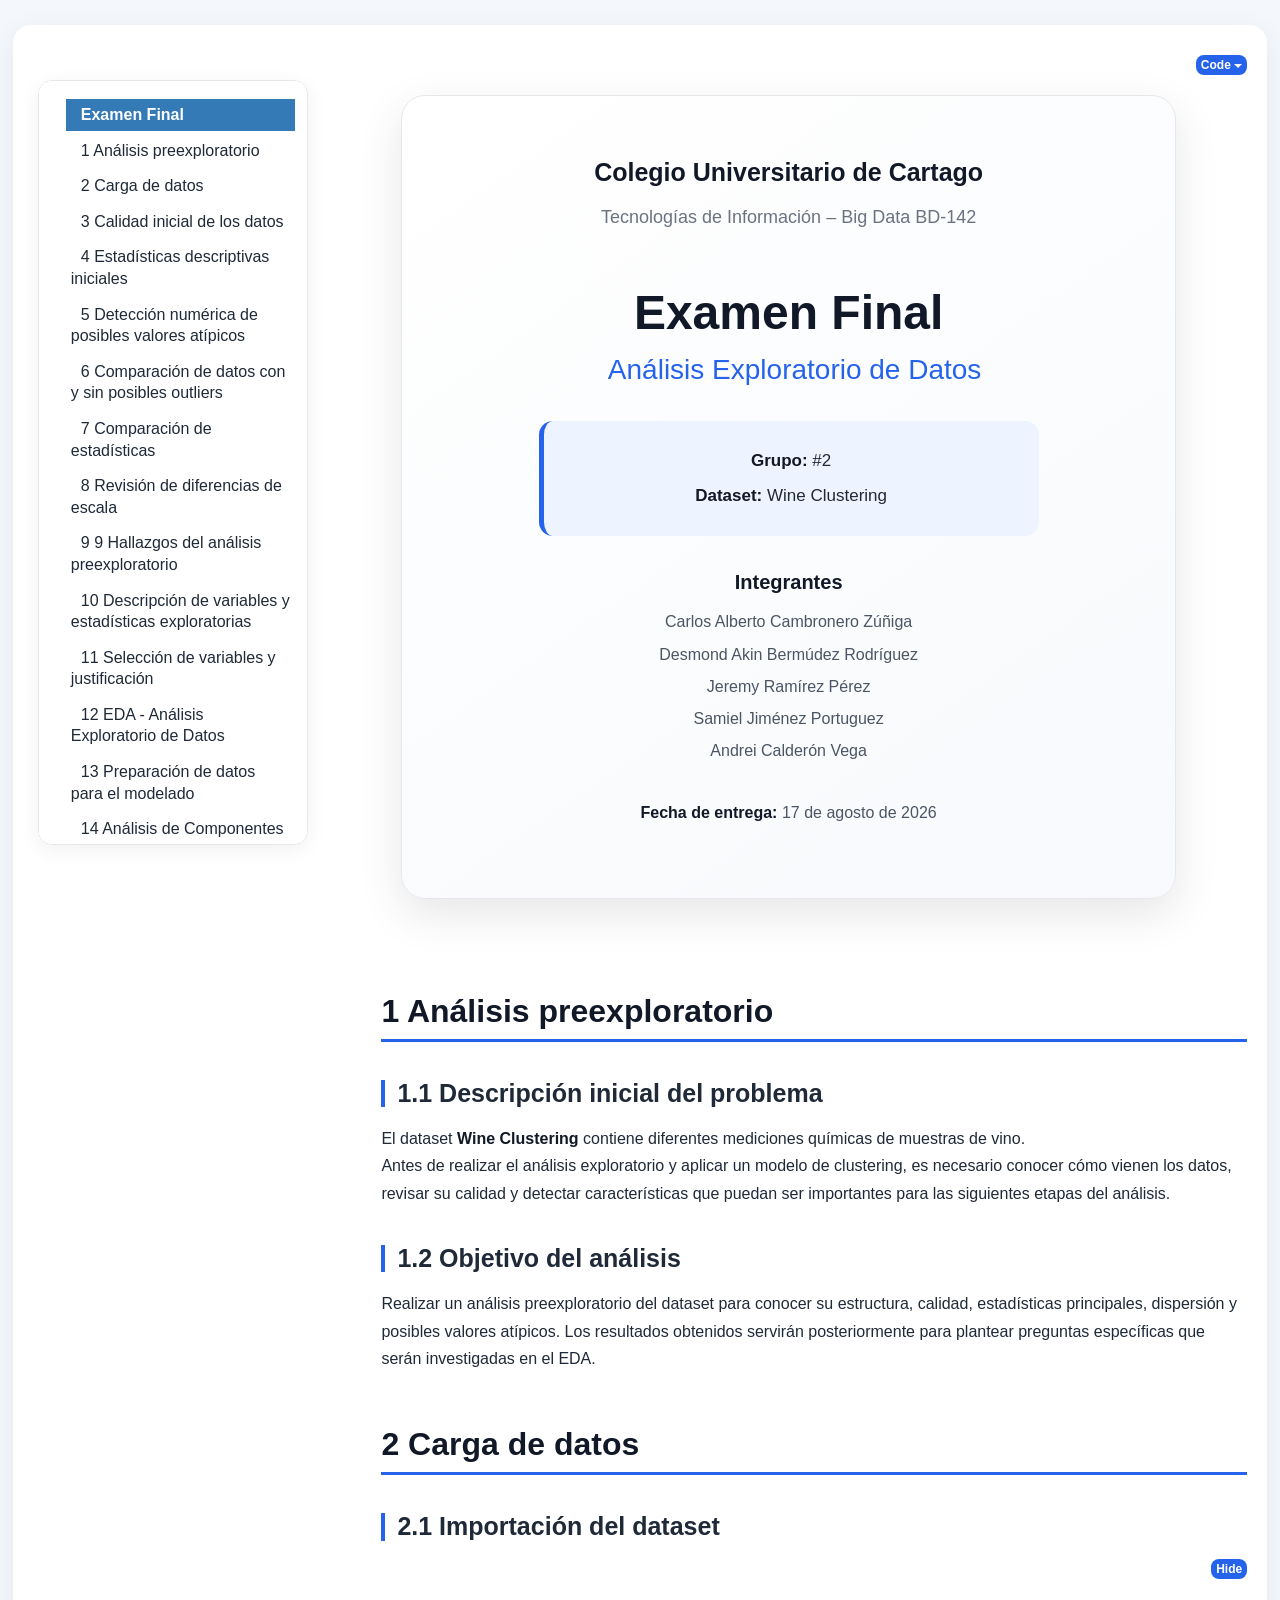
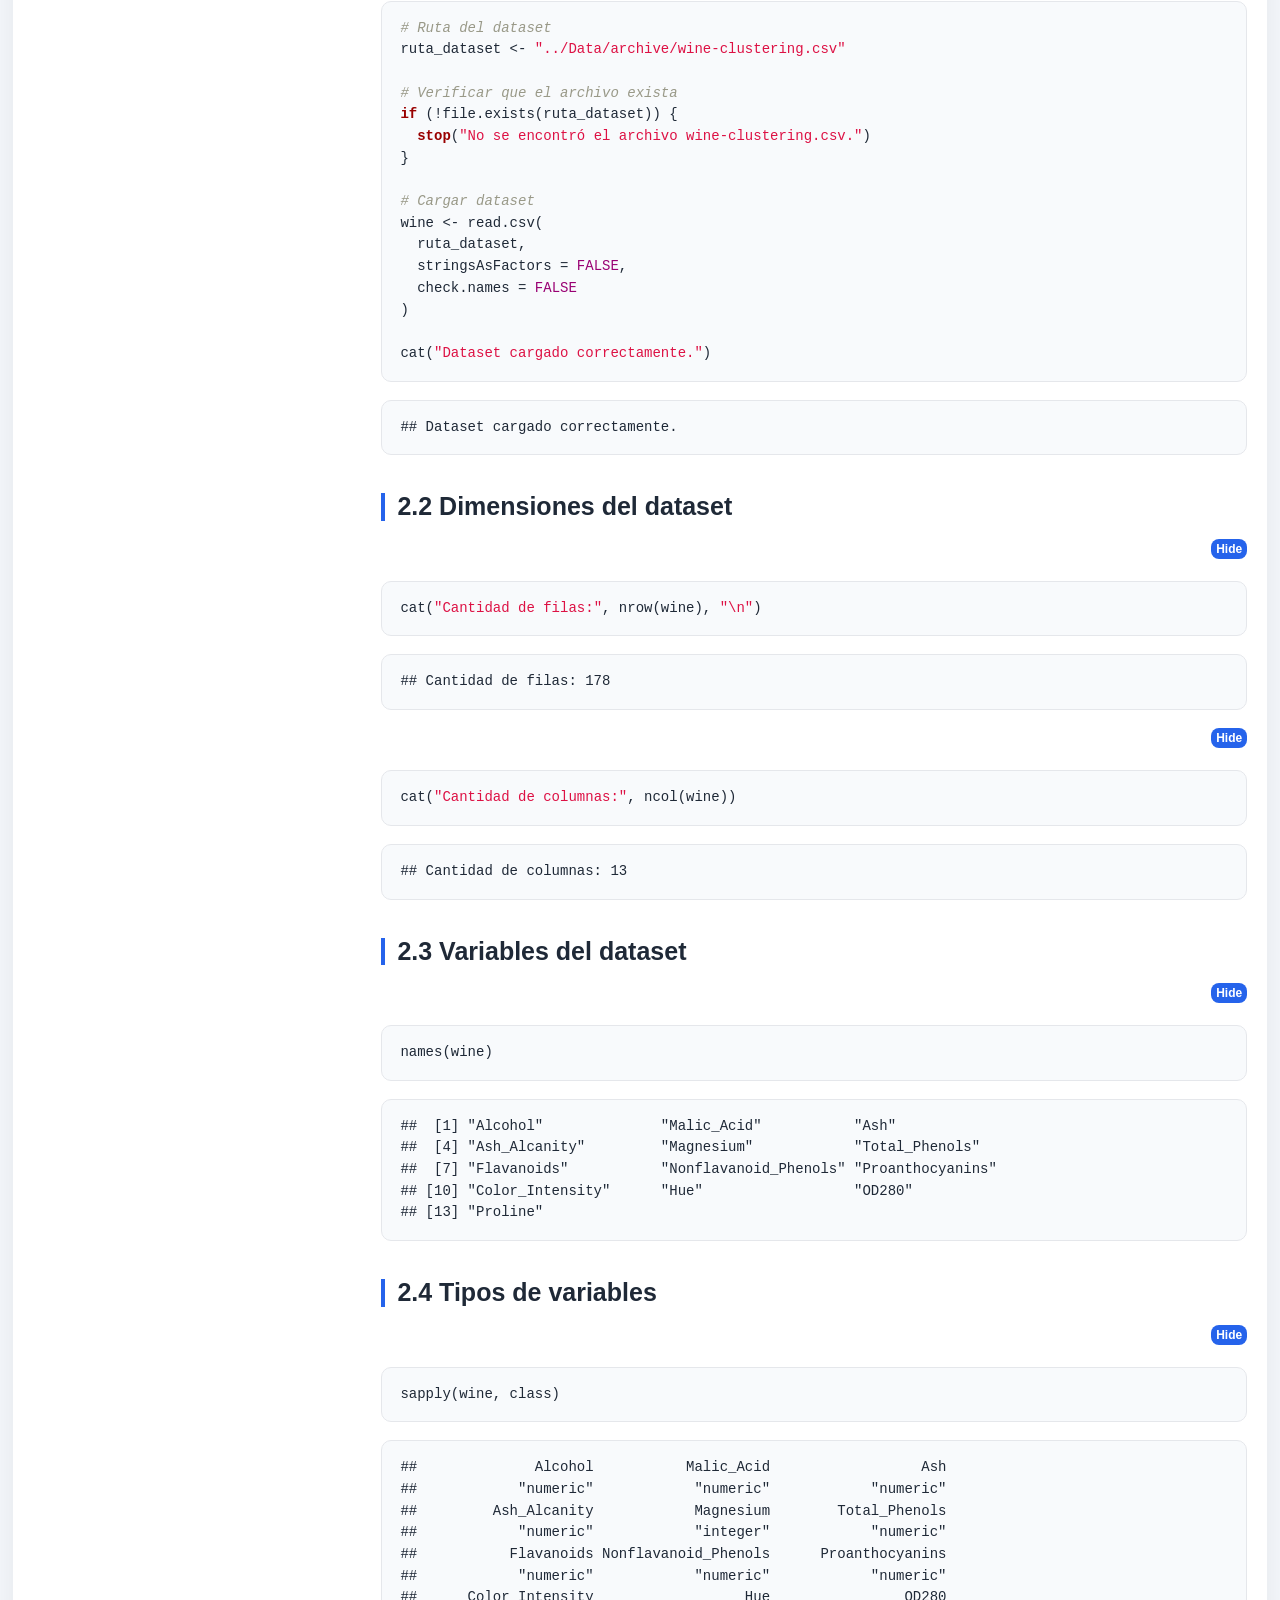
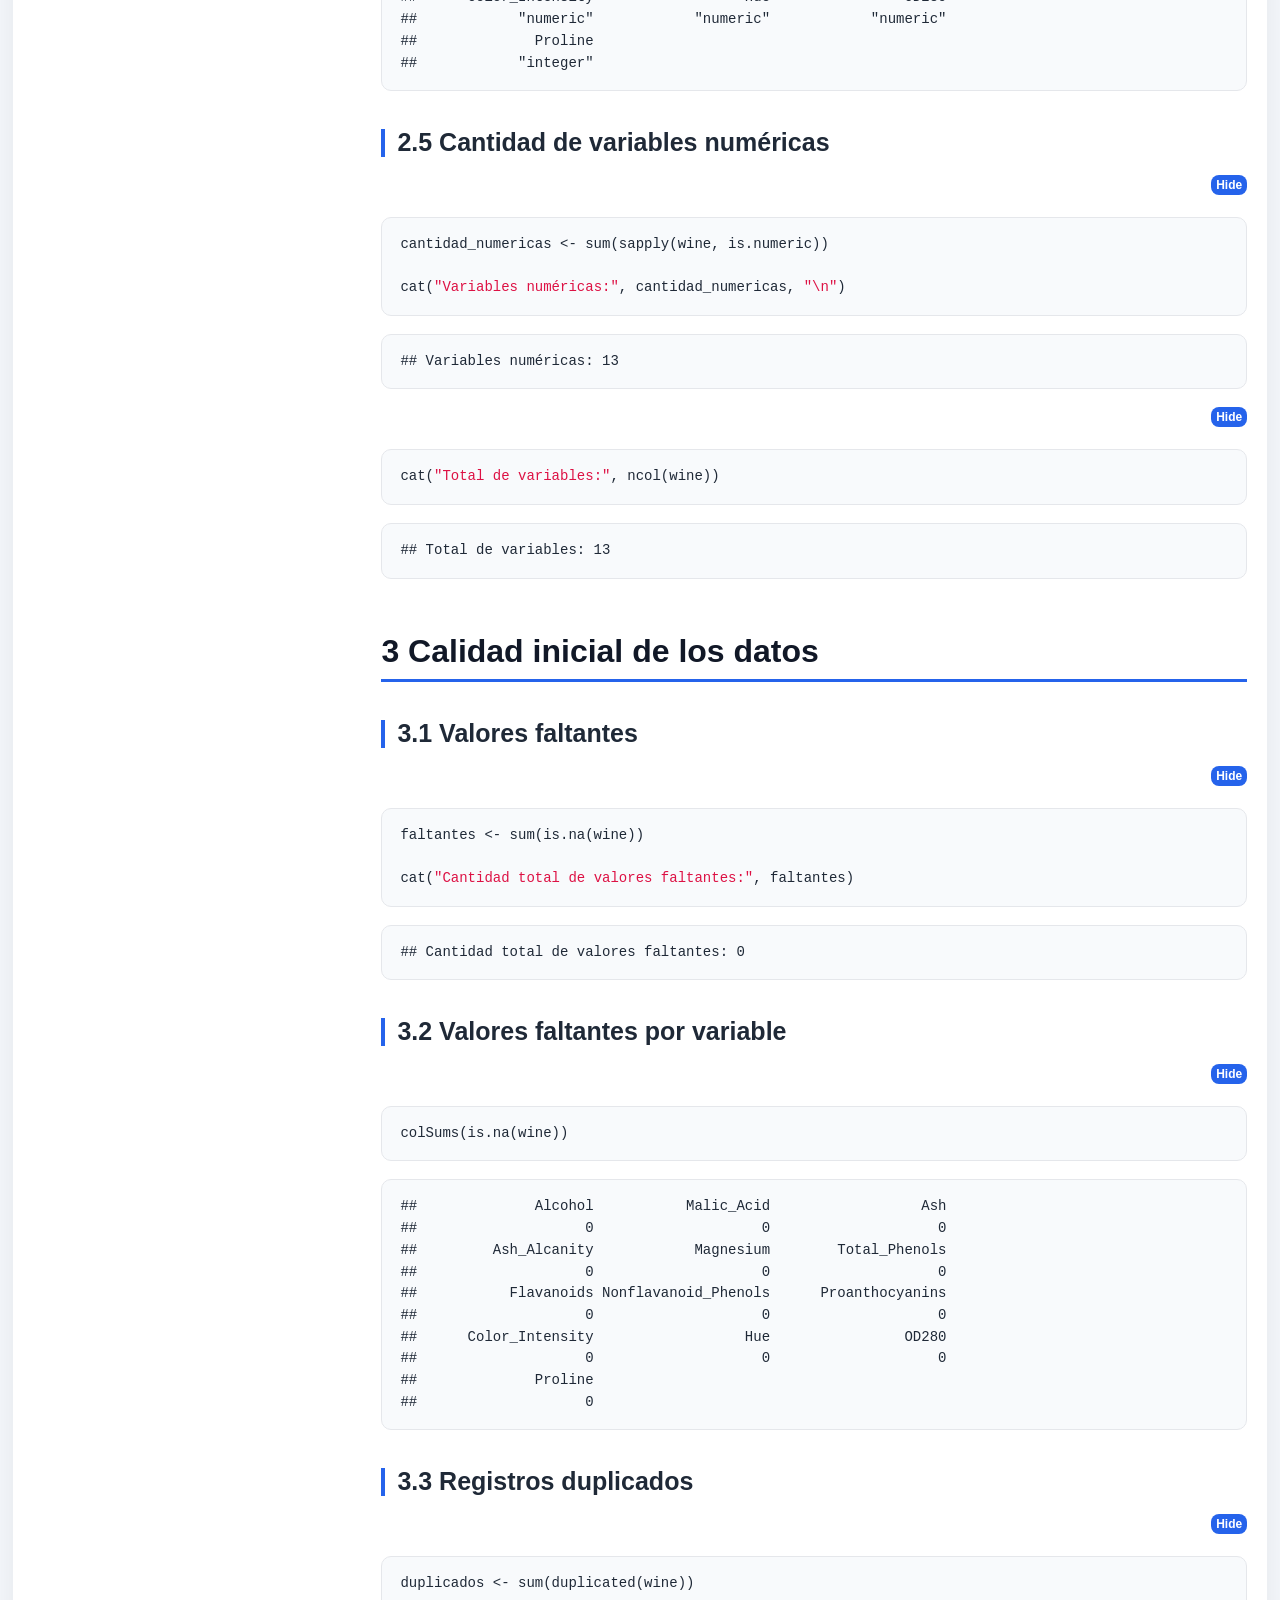
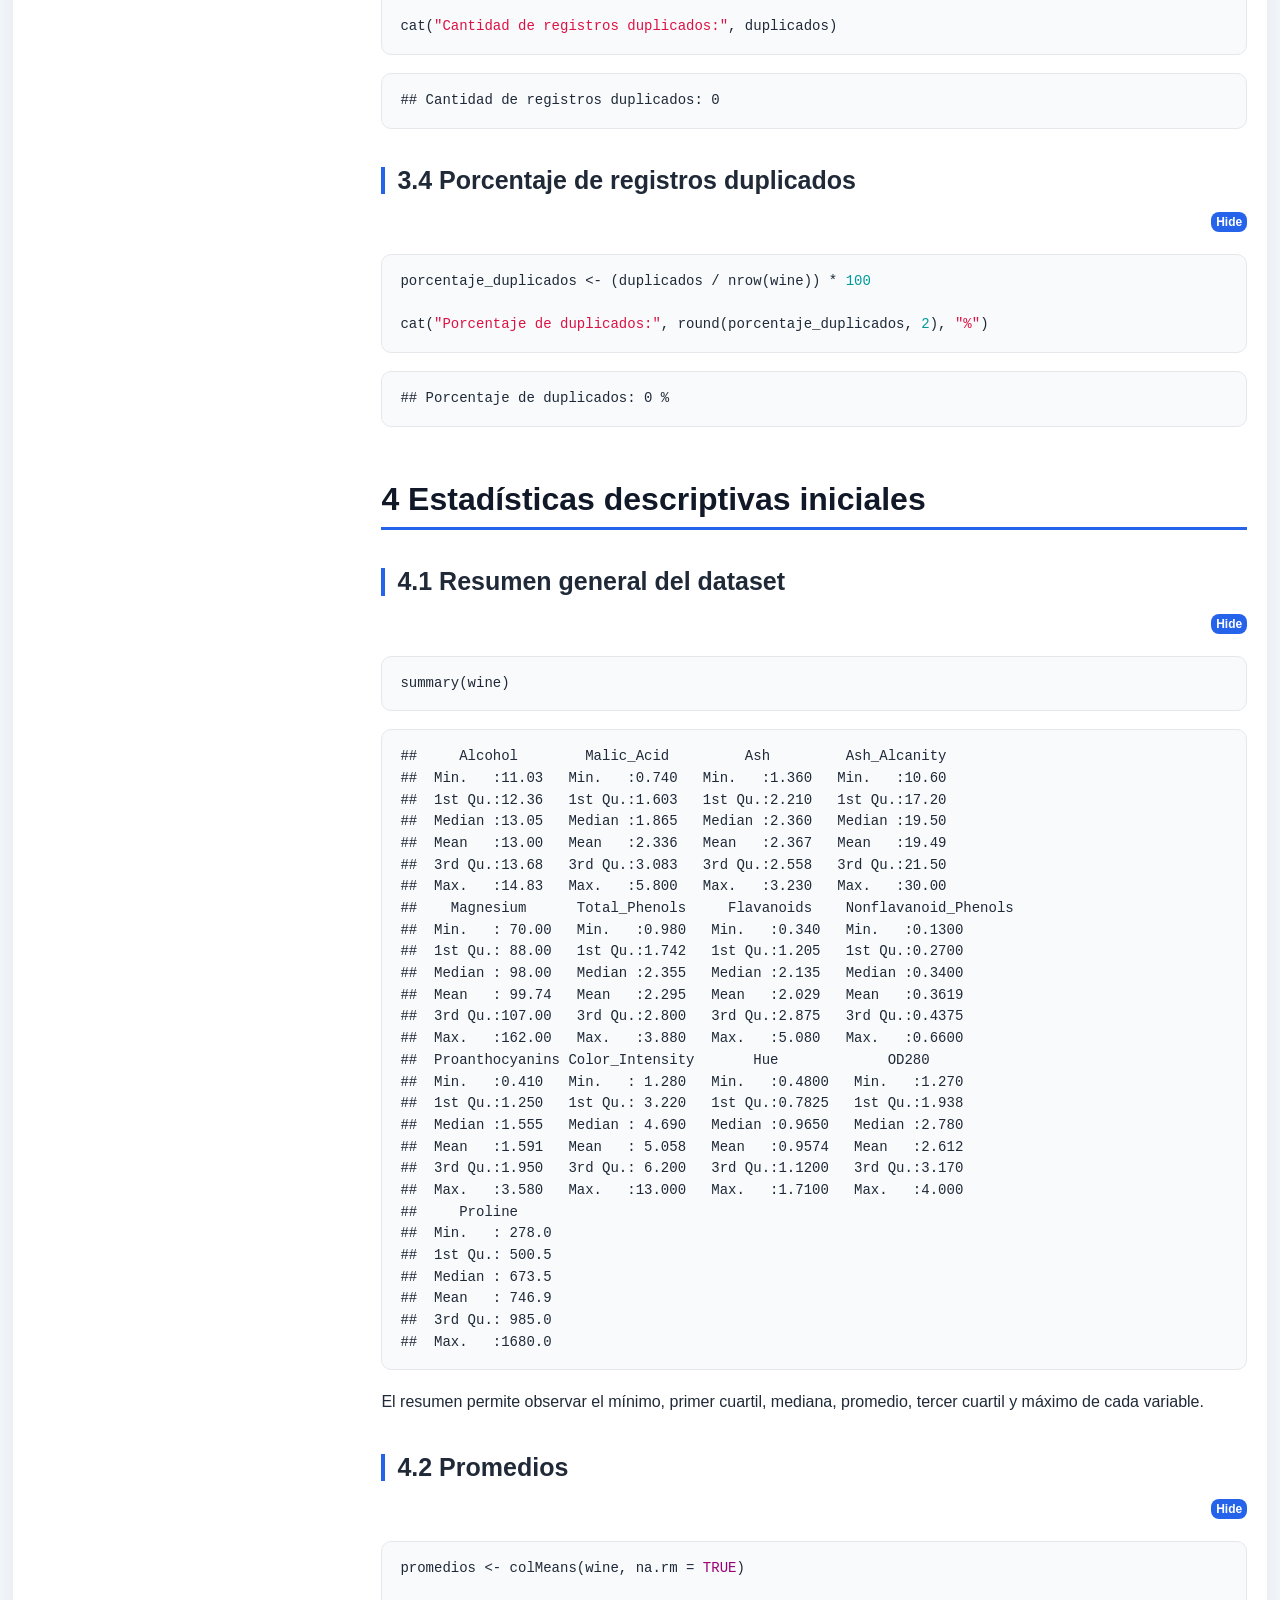
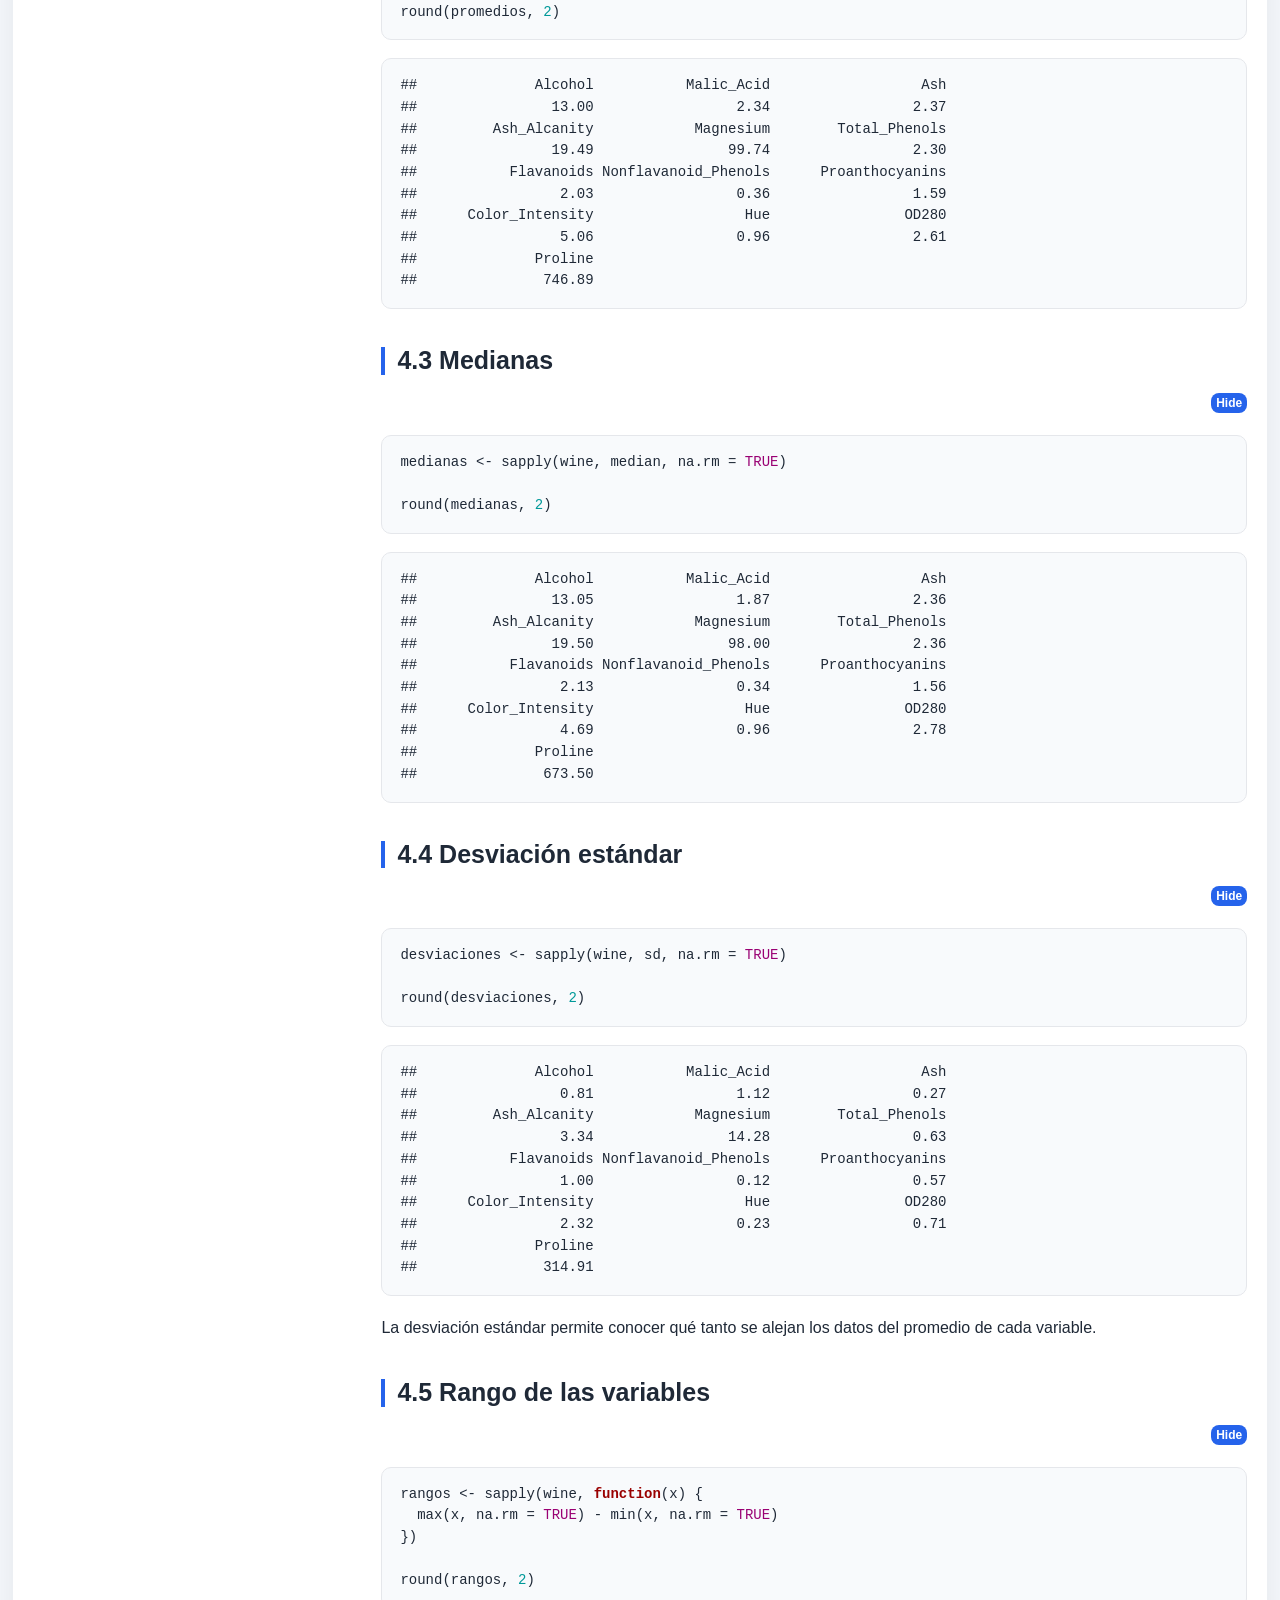
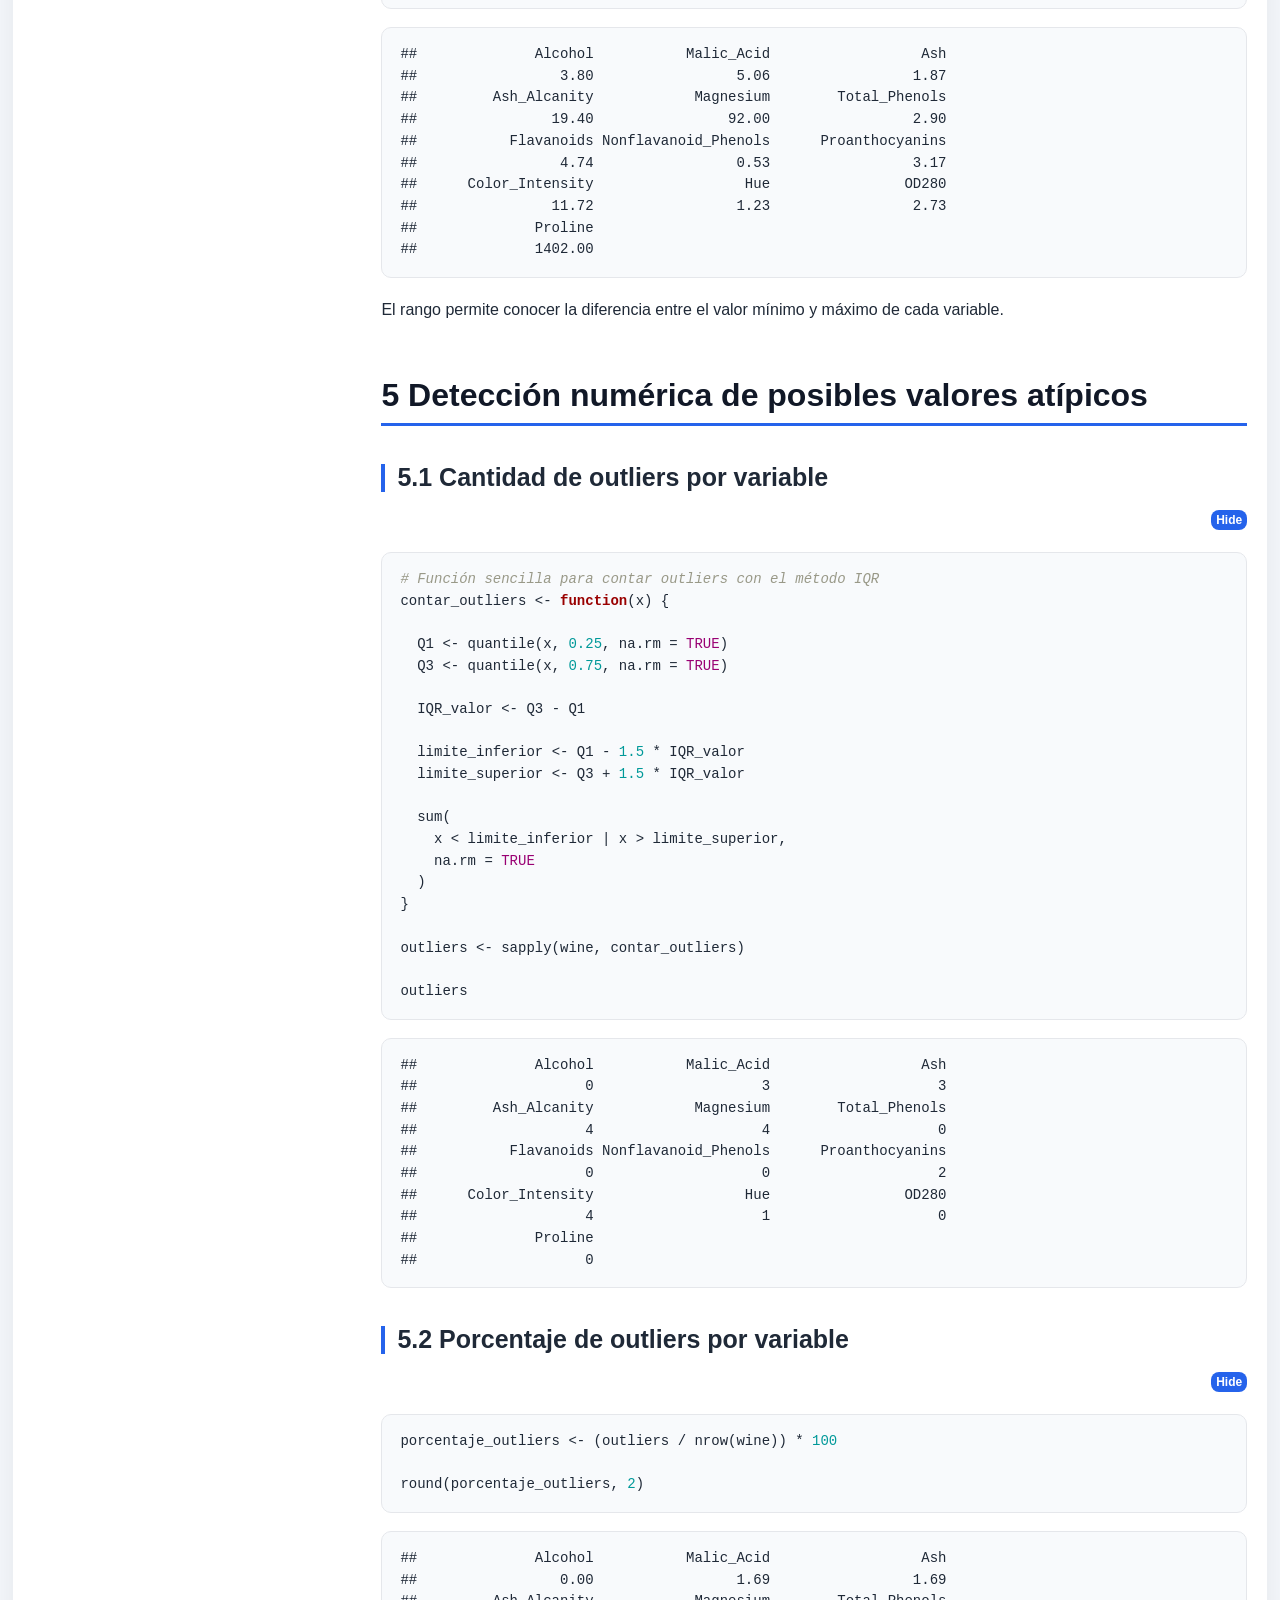
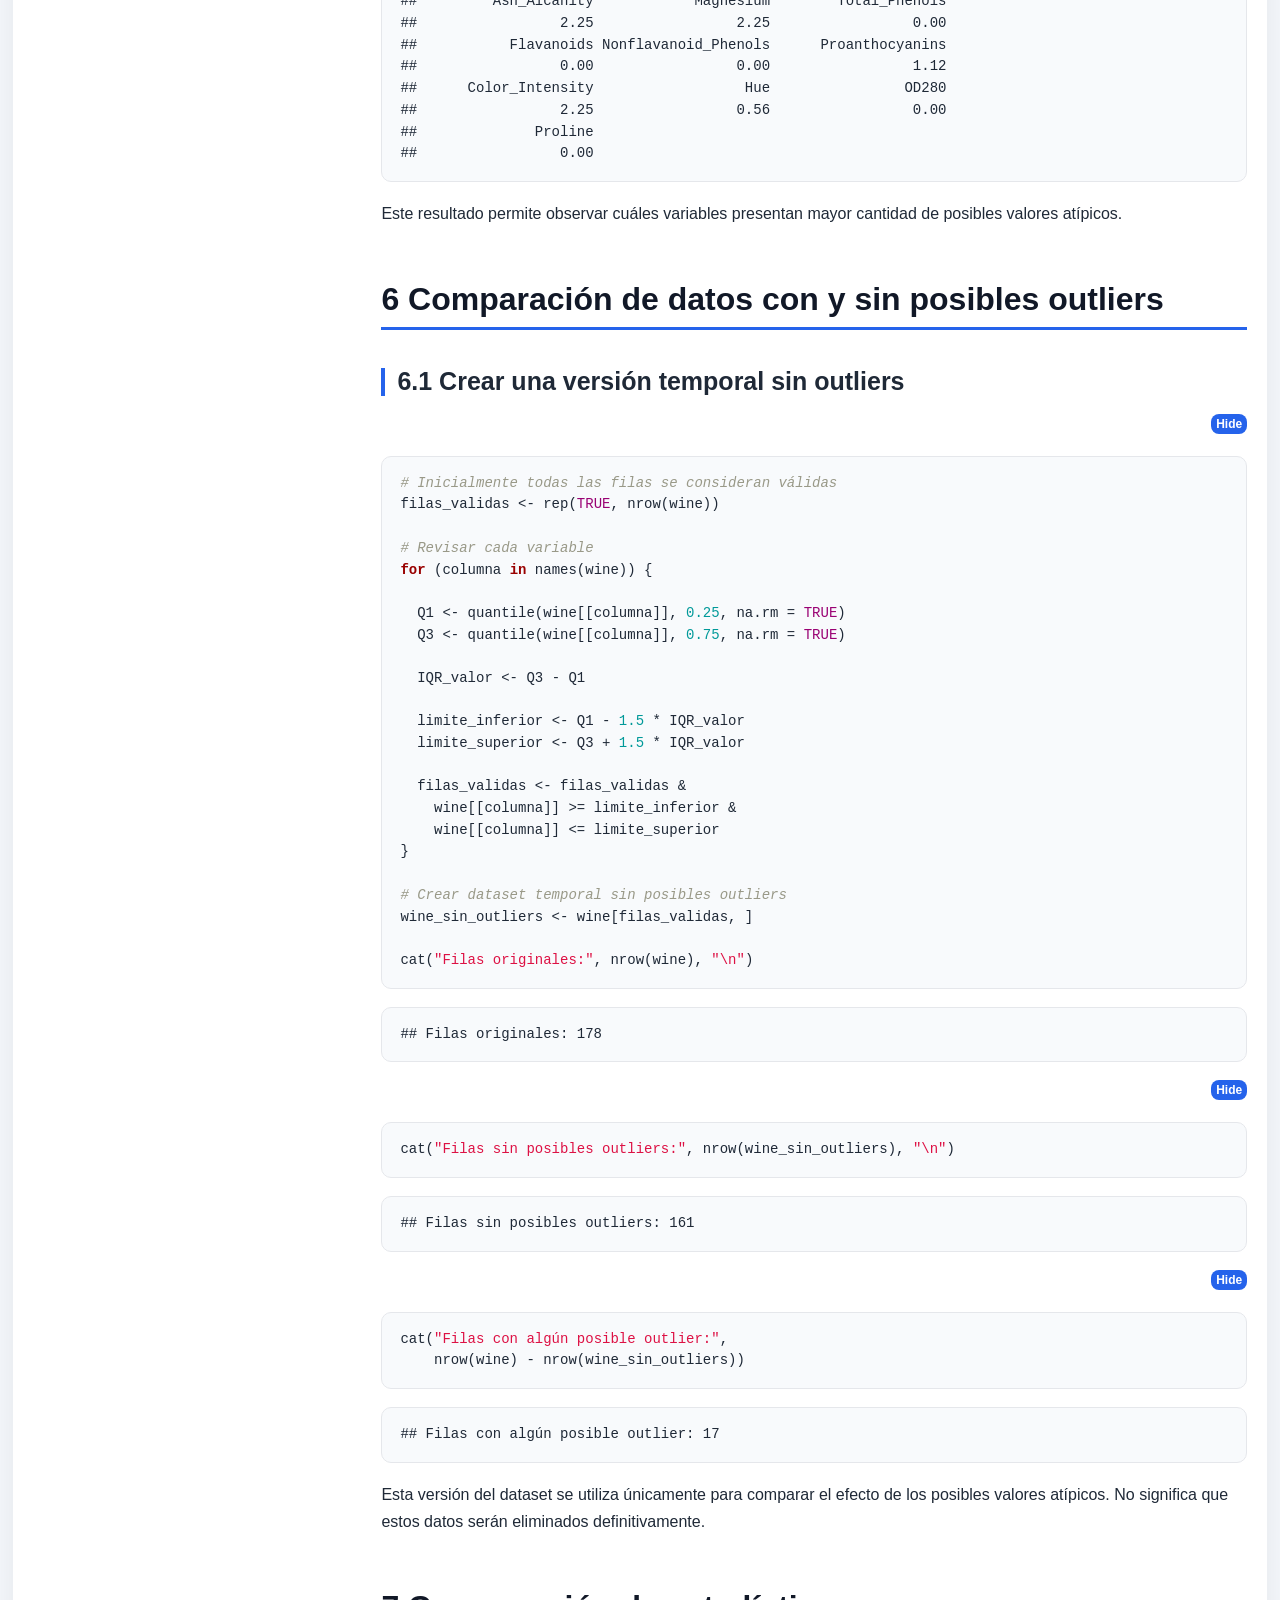
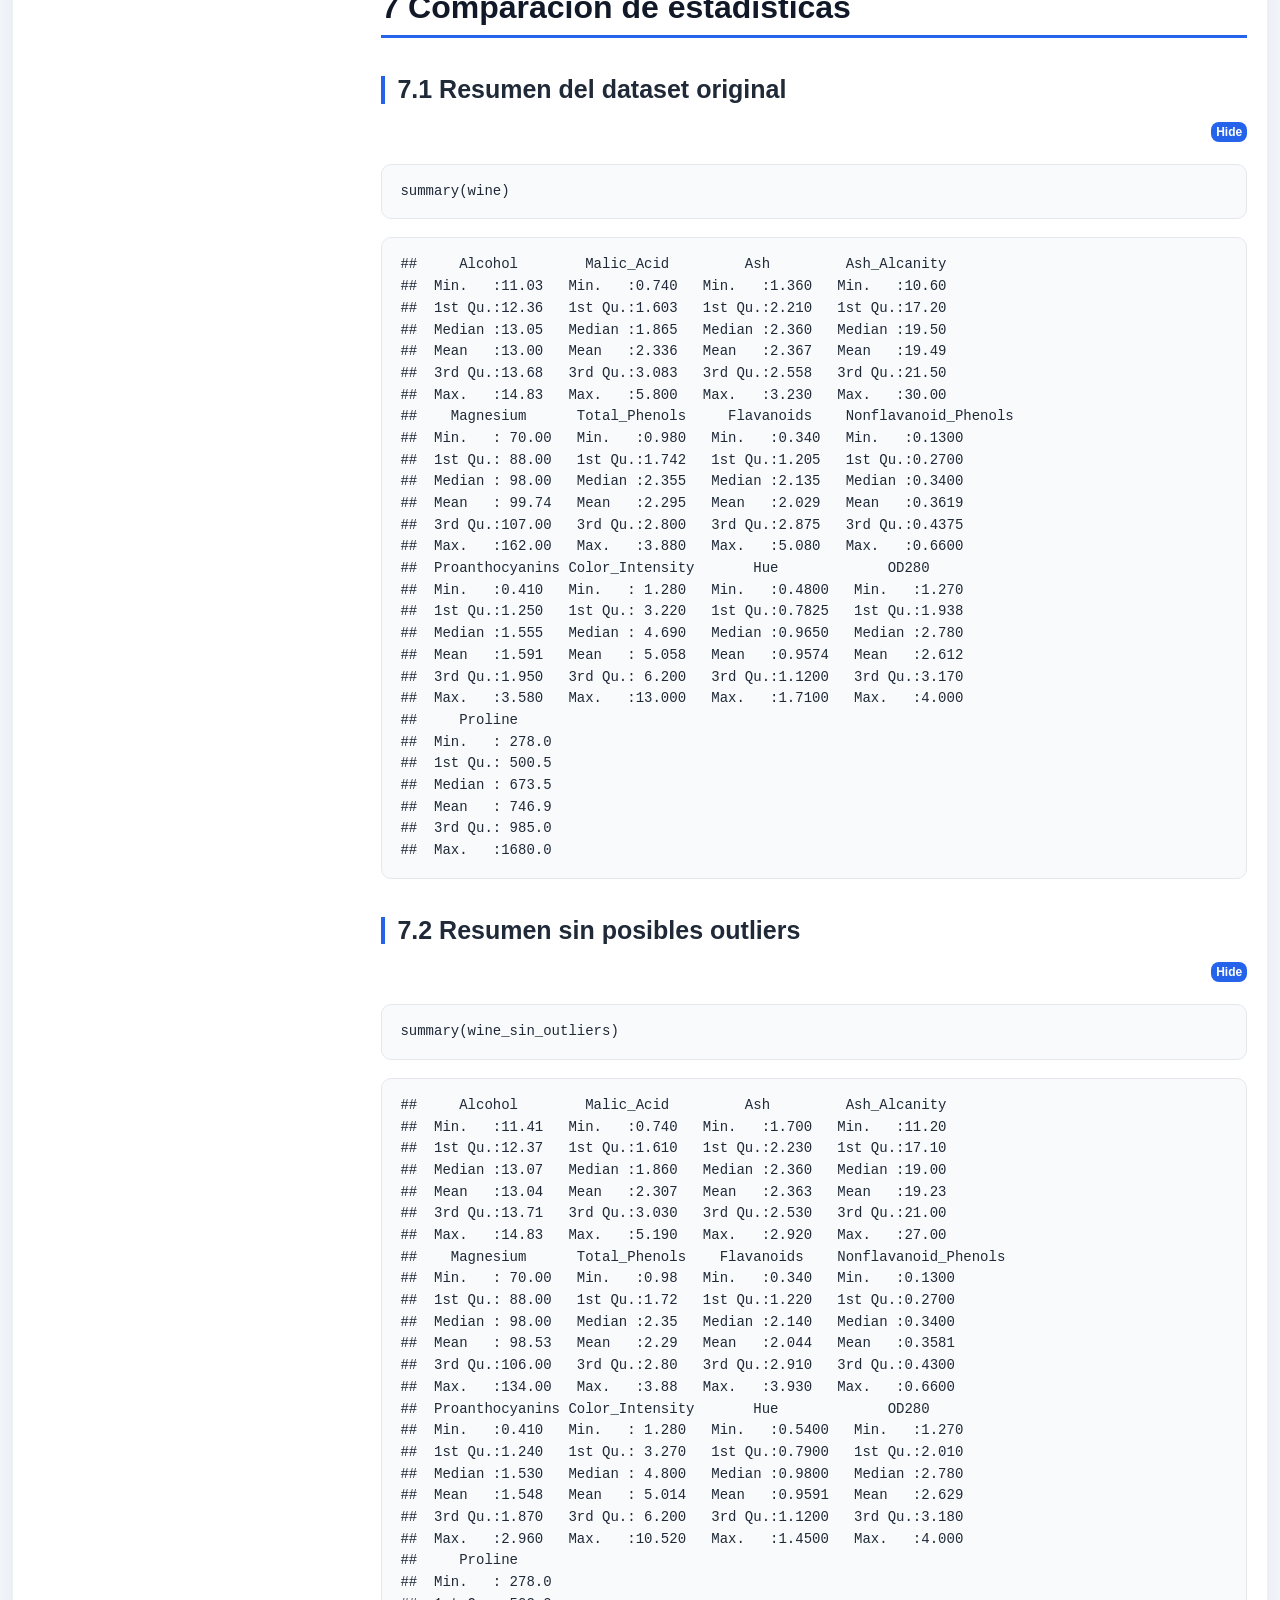
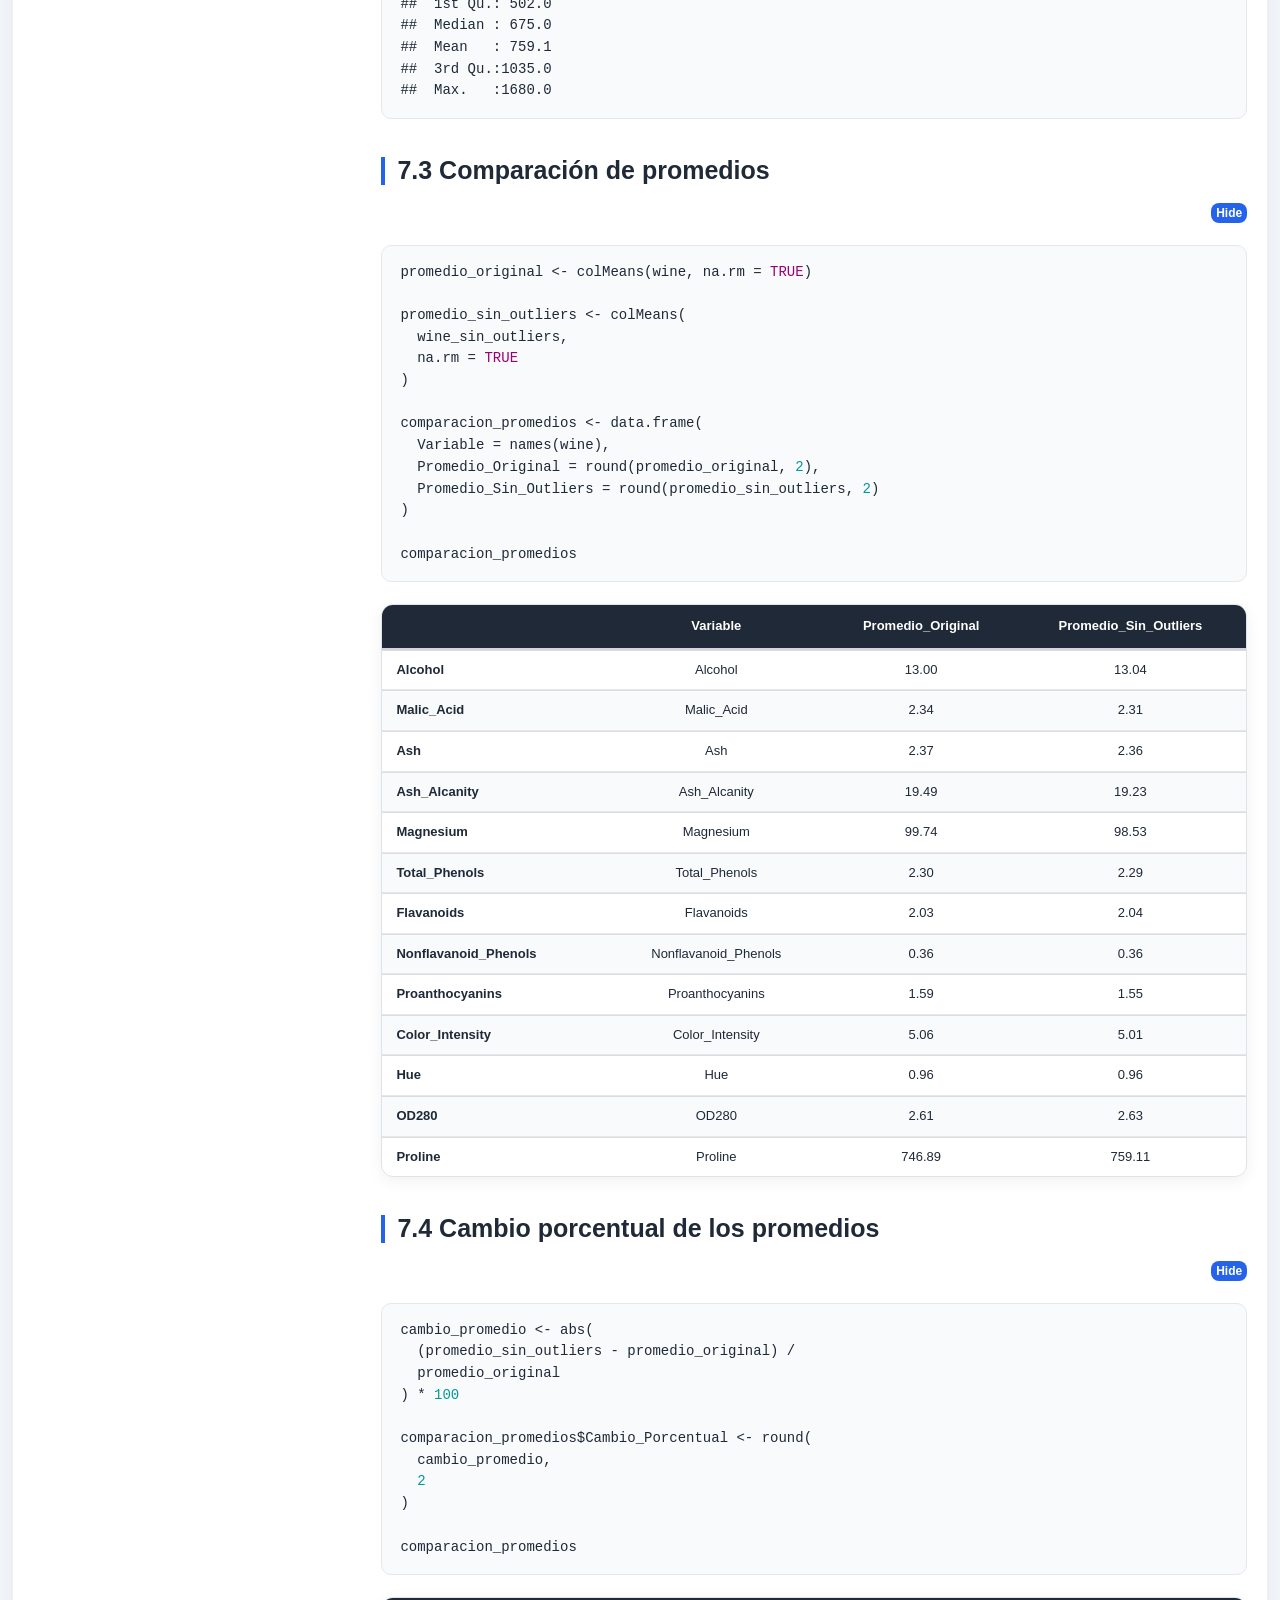
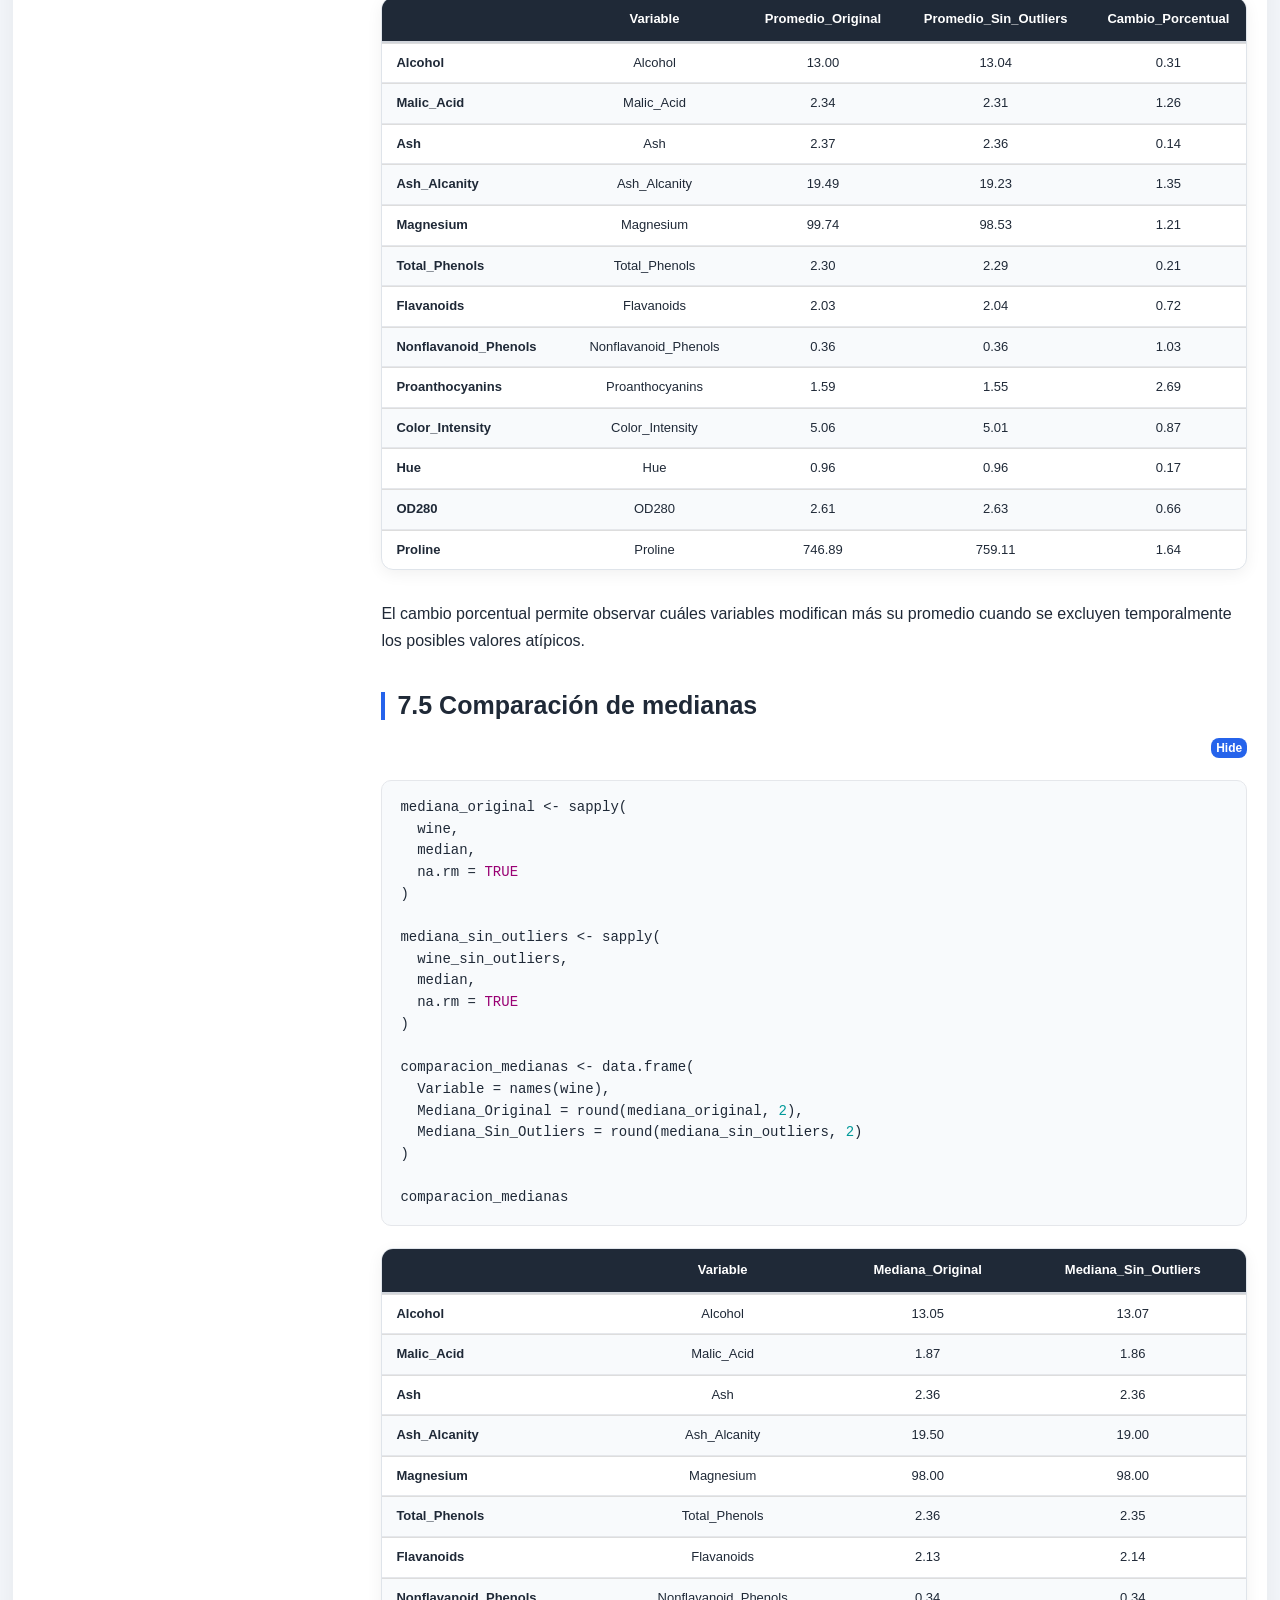
==== index.html @ 3bace58b "primer commit" ====
<!DOCTYPE html>
<html lang="es">
<head>
  <meta charset="UTF-8">
  <meta name="viewport" content="width=device-width, initial-scale=1.0">

  <title>Examen Final - Wine Clustering</title>

  <!-- Redirección automática al informe principal -->
  <meta http-equiv="refresh" content="0; url=Codigo/BD_EDA_ED.html">

  <script>
    window.location.replace("Codigo/BD_EDA_ED.html");
  </script>
</head>

<body>
  <p>
    Redirigiendo al informe...
    <a href="Codigo/BD_EDA_ED.html">Abrir Examen Final</a>
  </p>
</body>
</html>
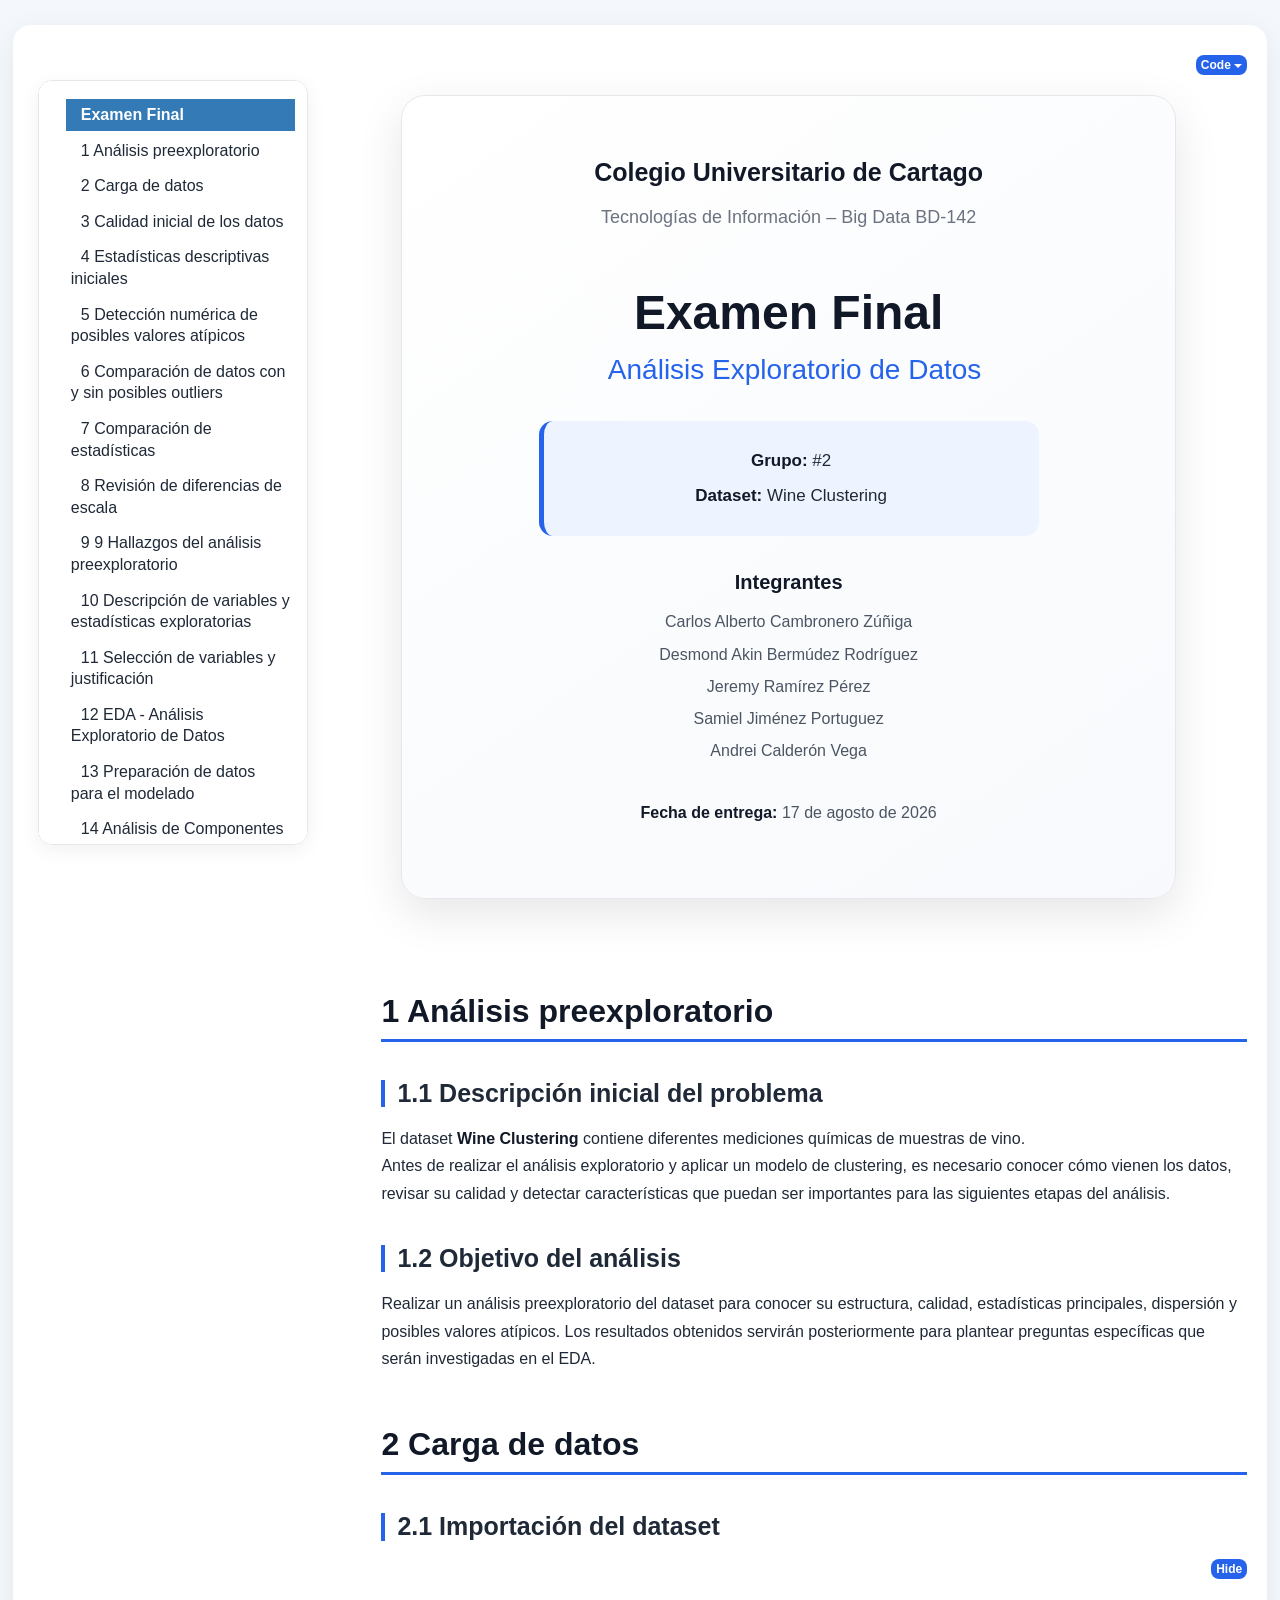
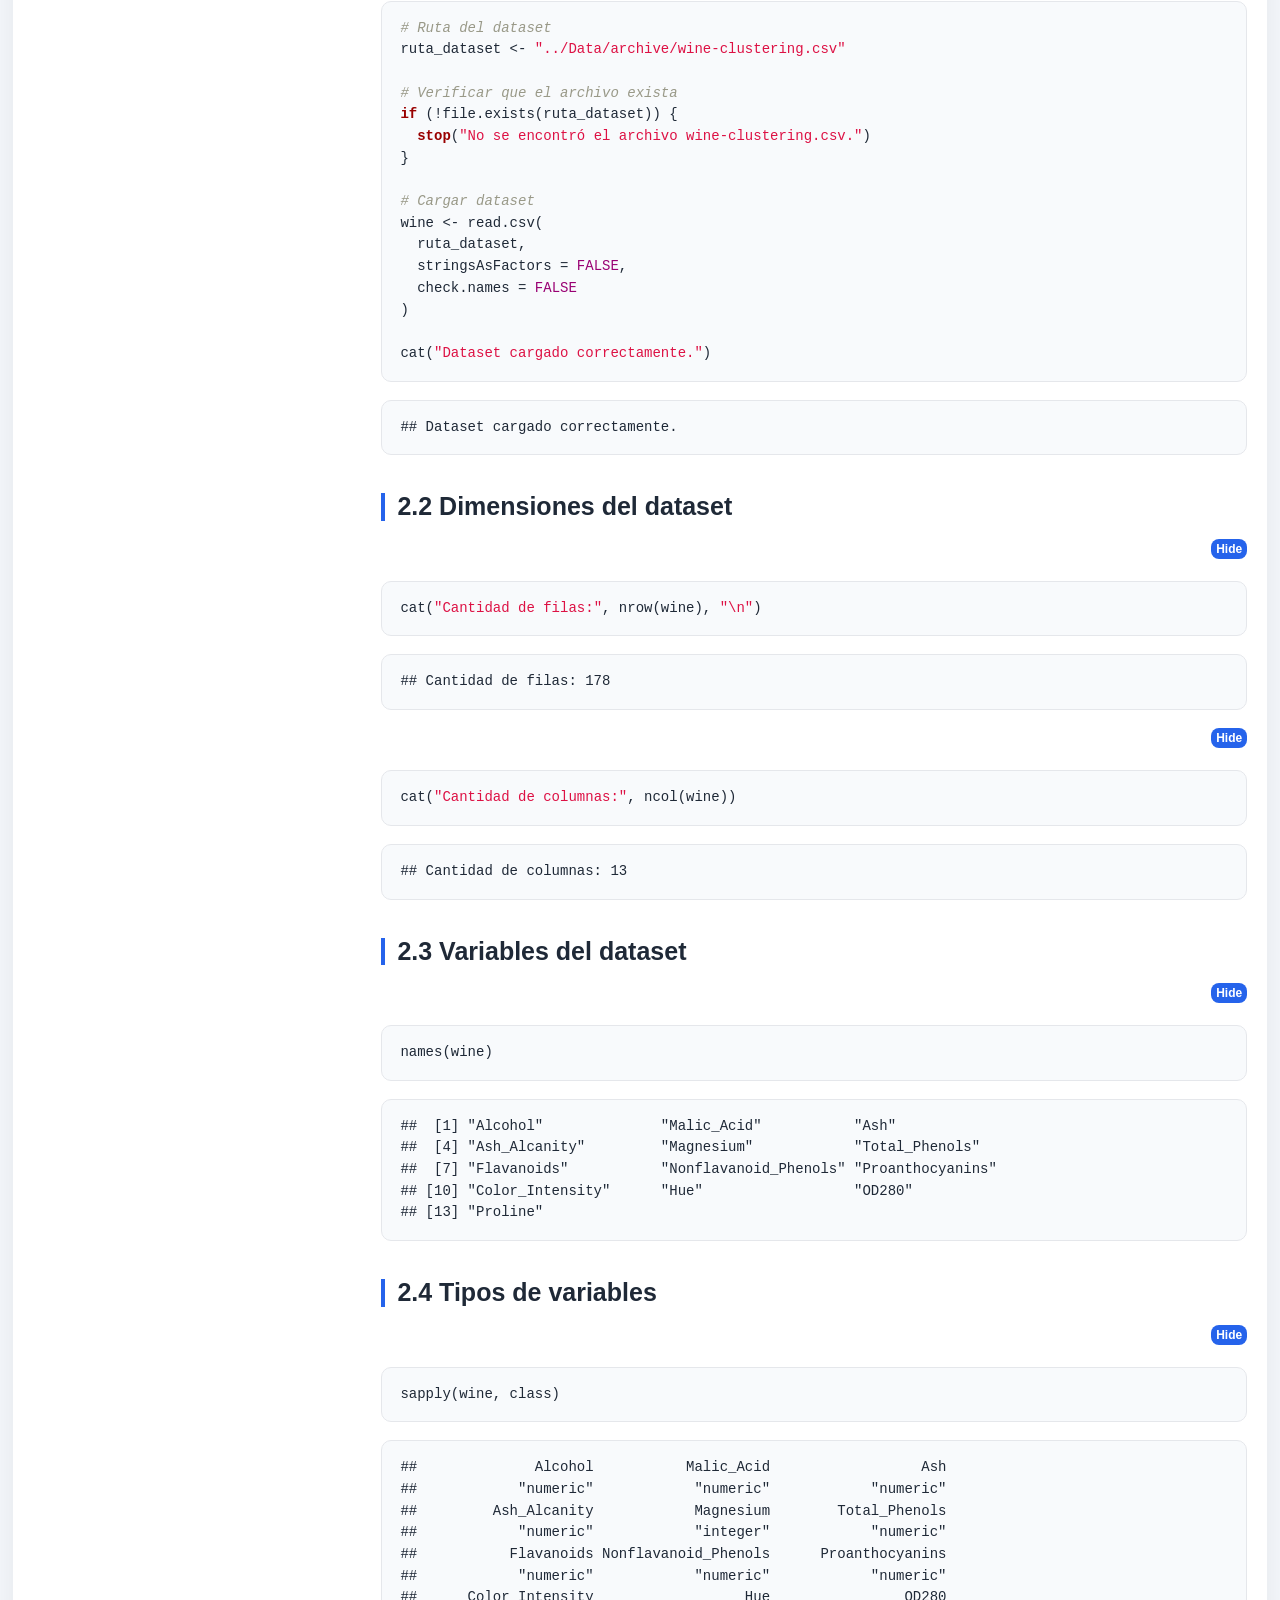
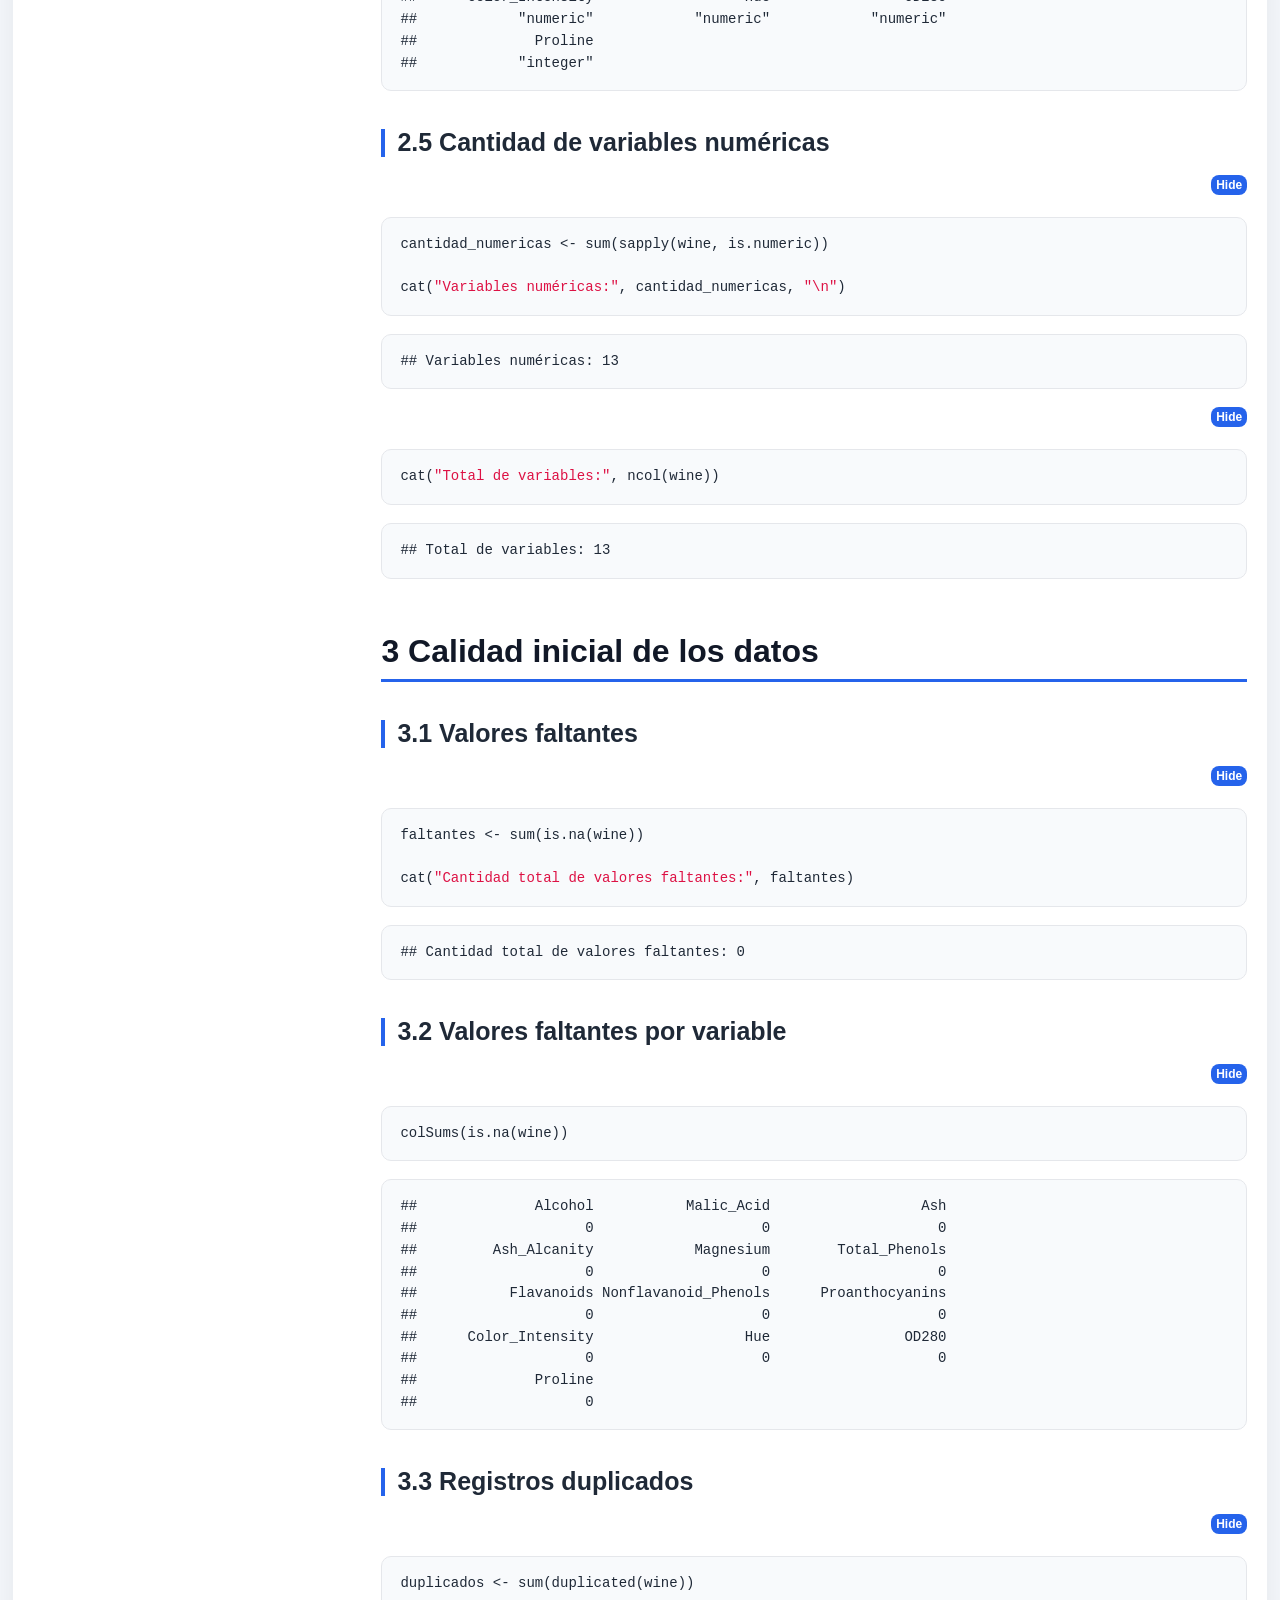
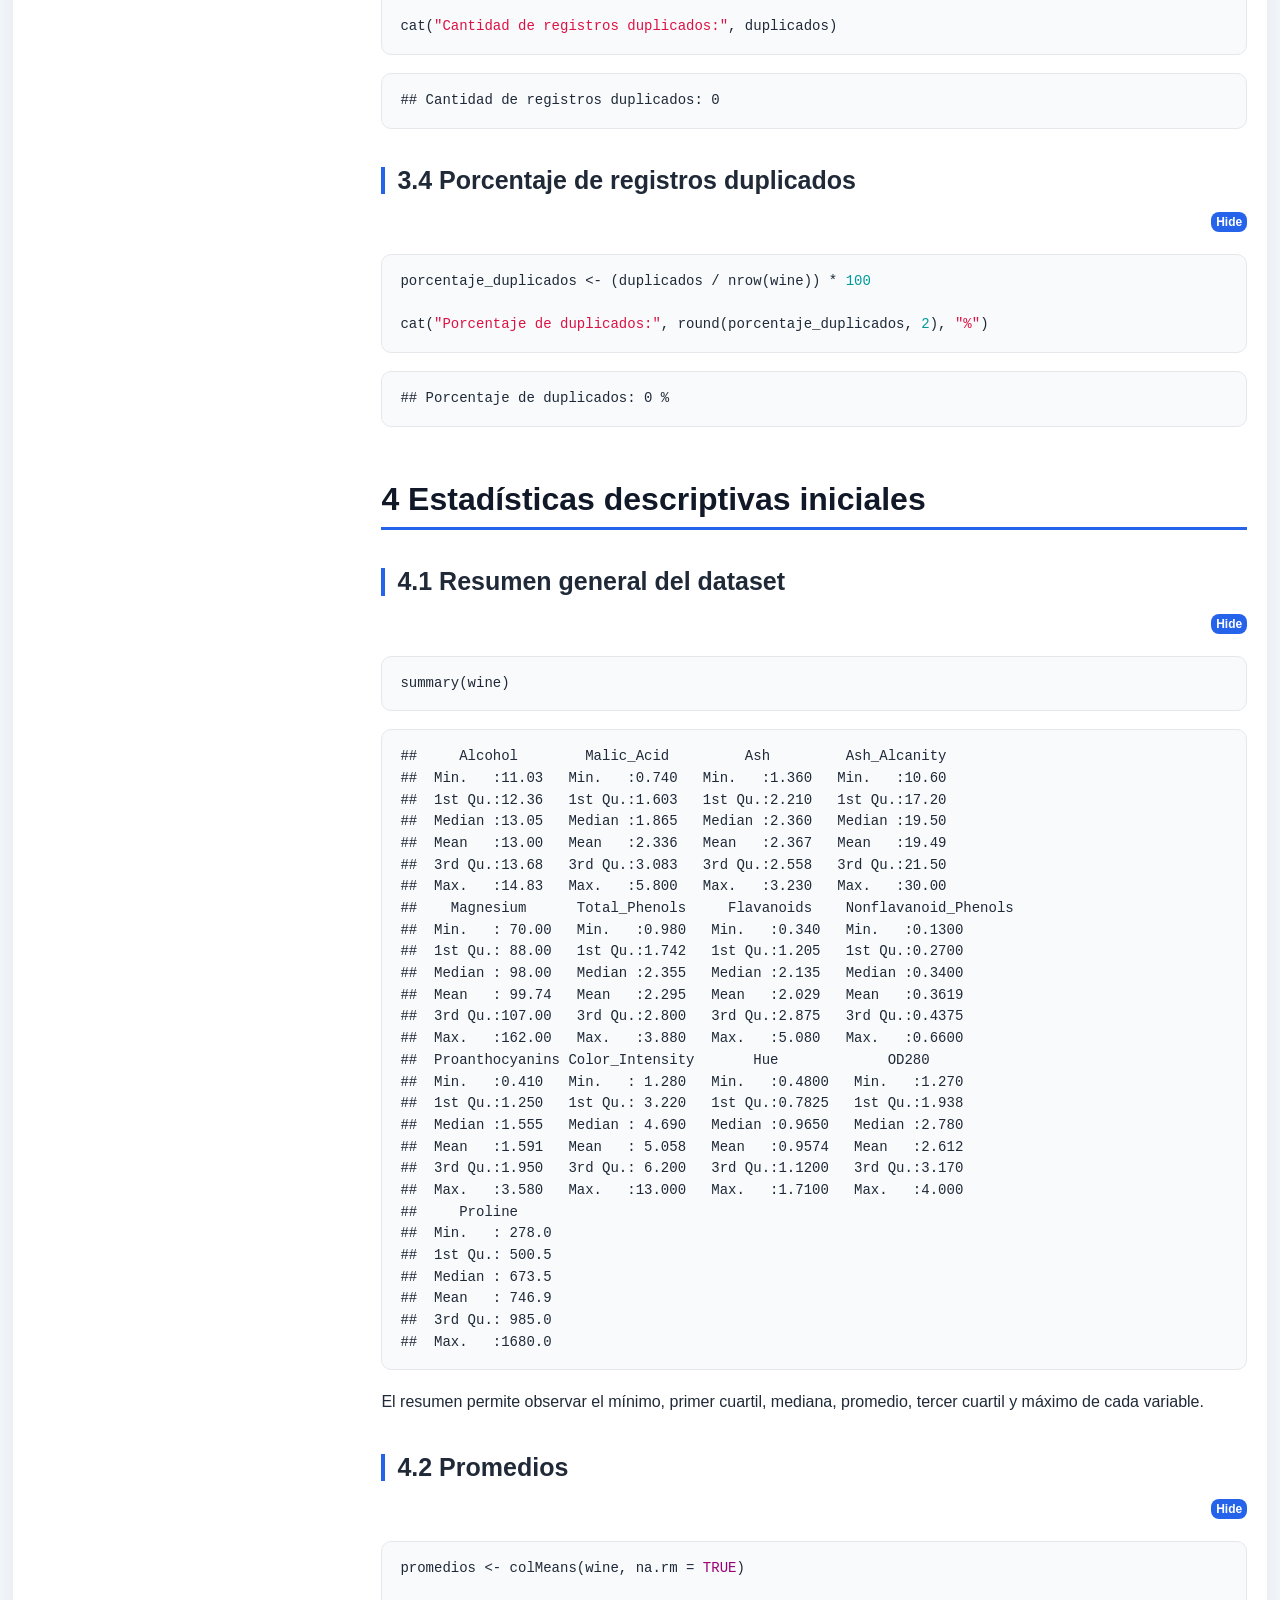
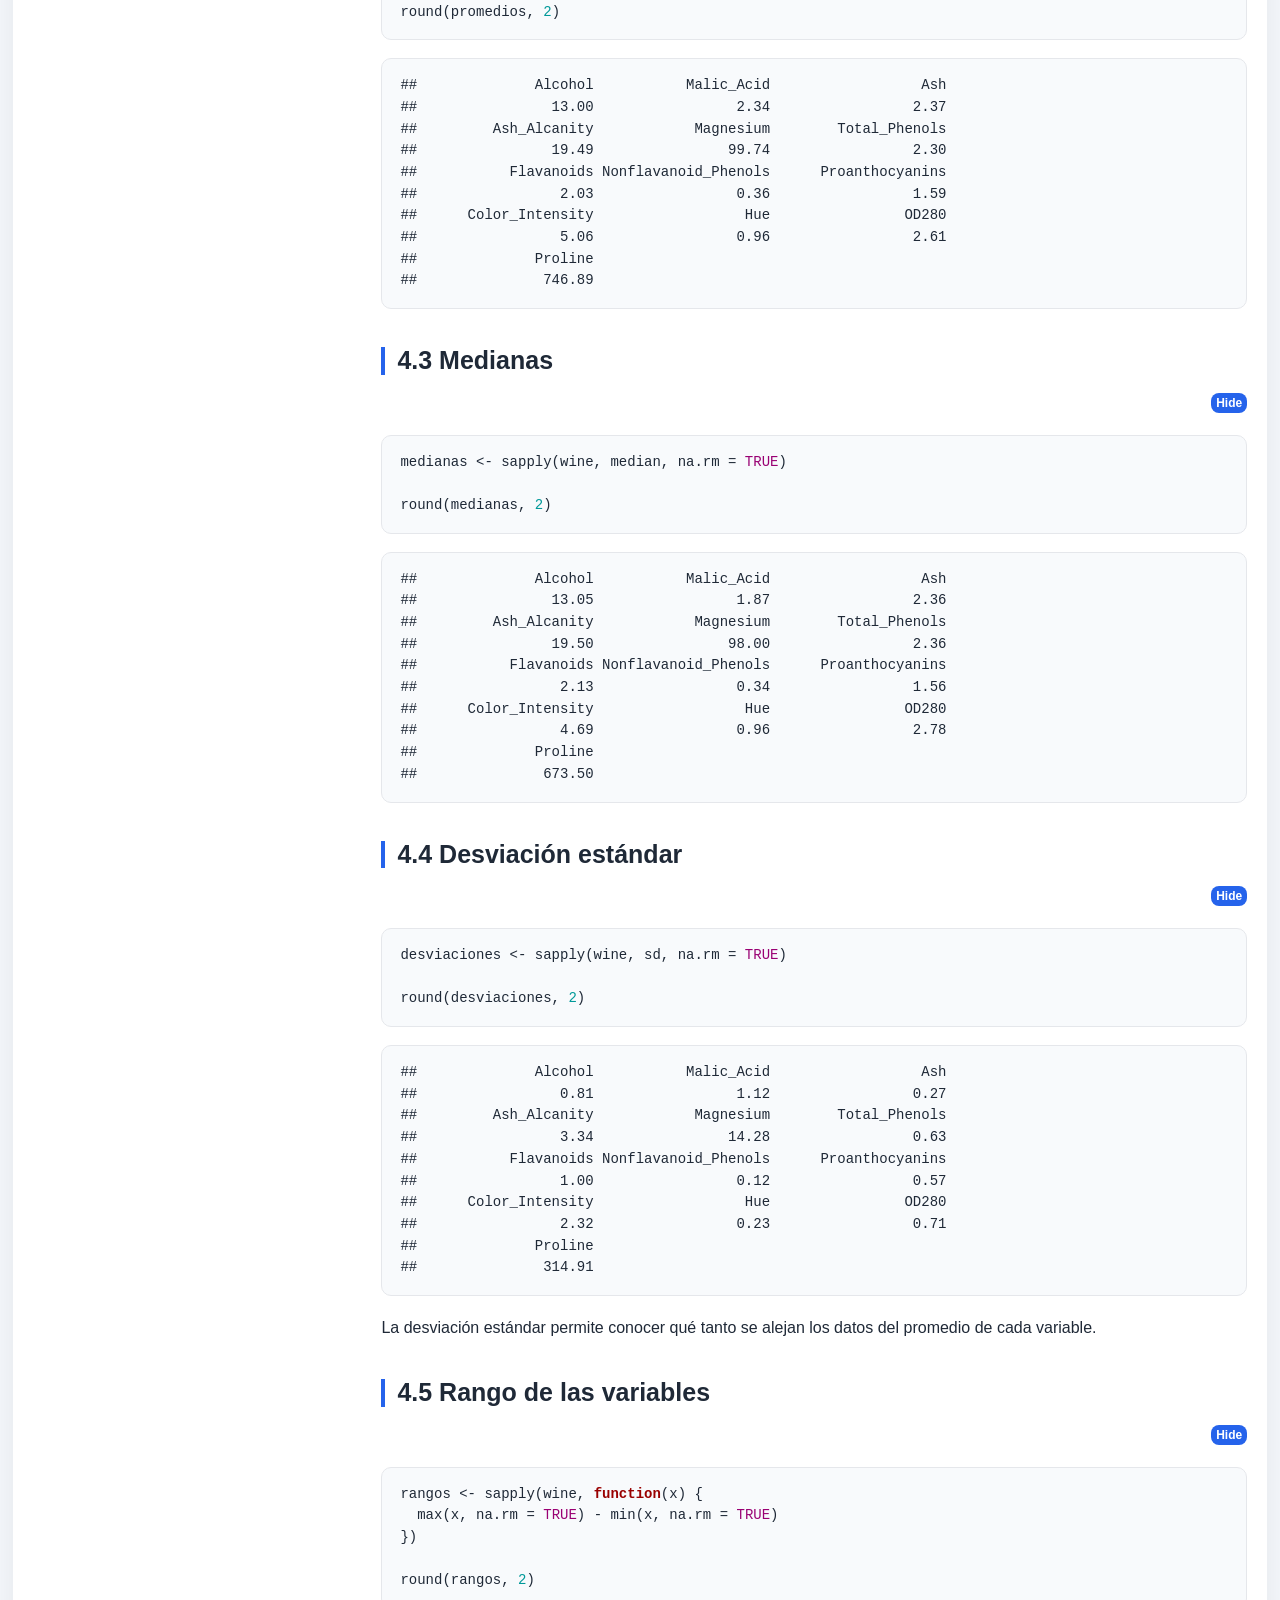
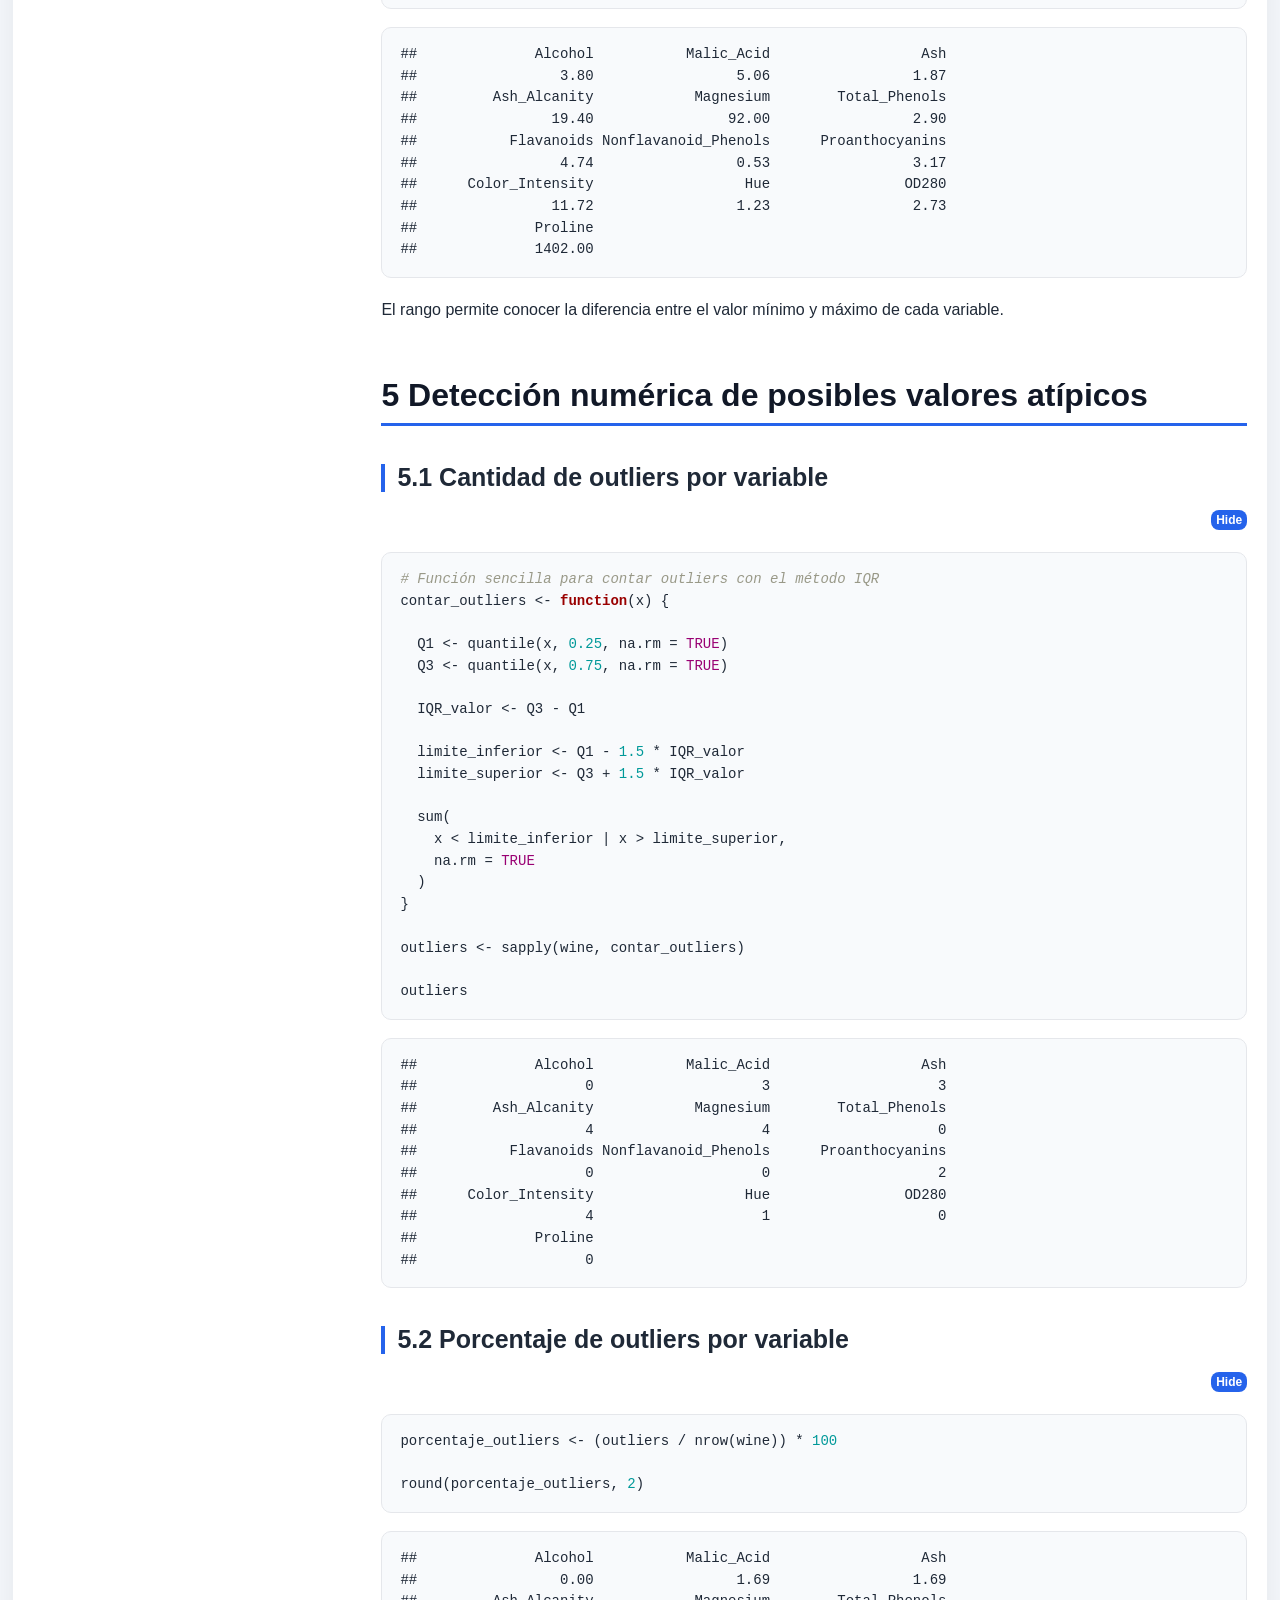
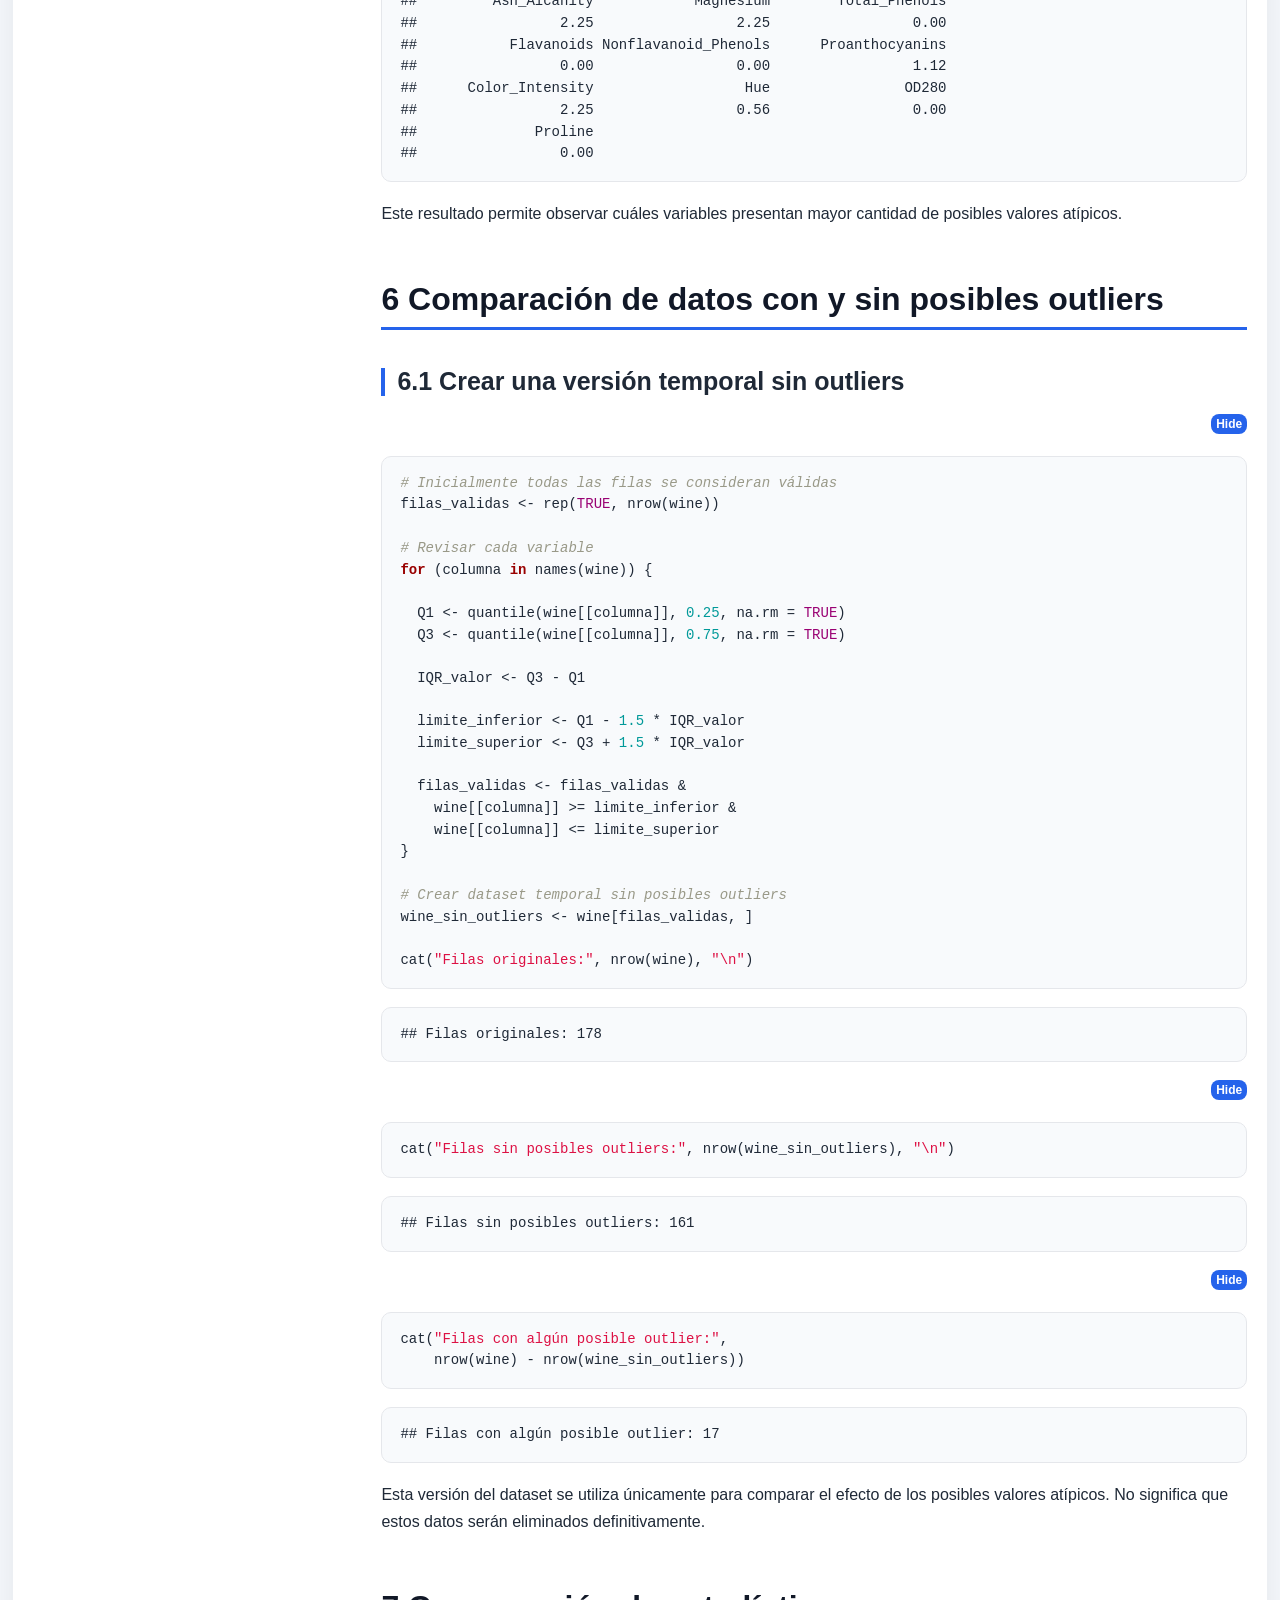
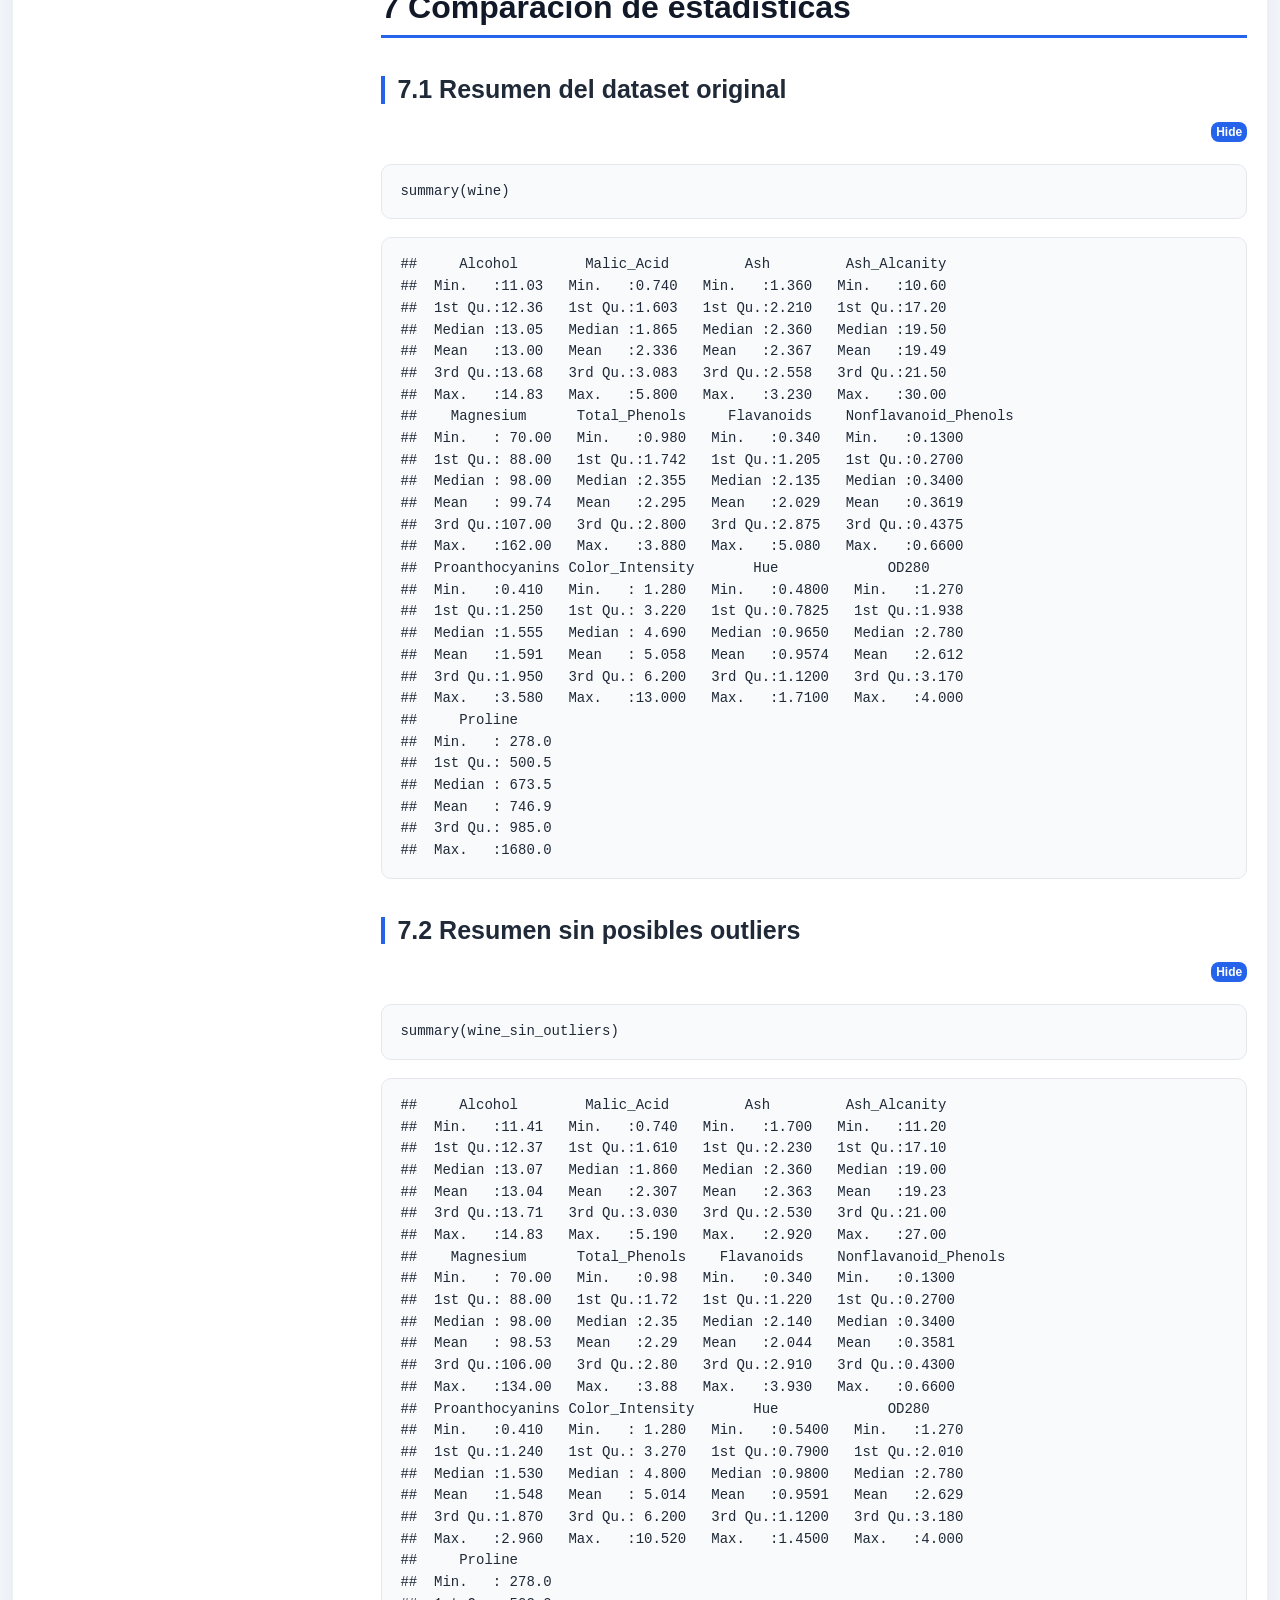
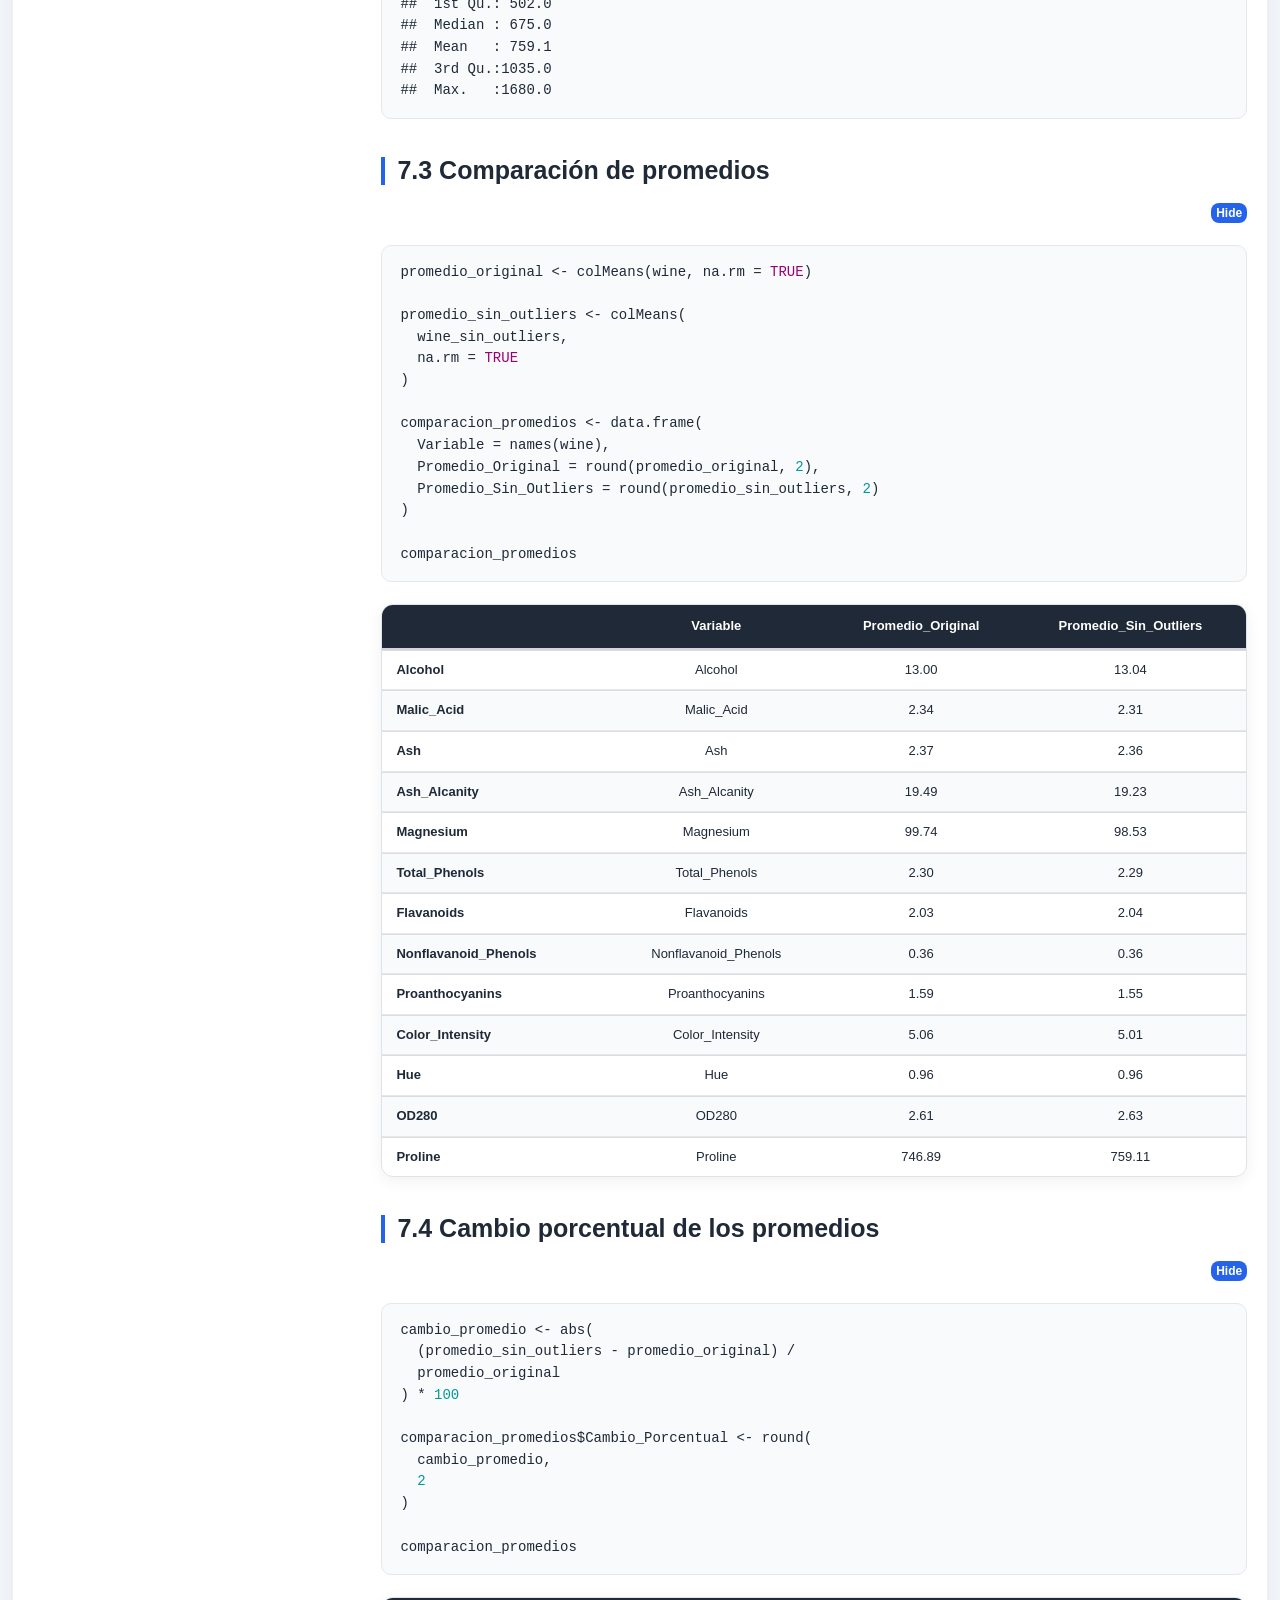
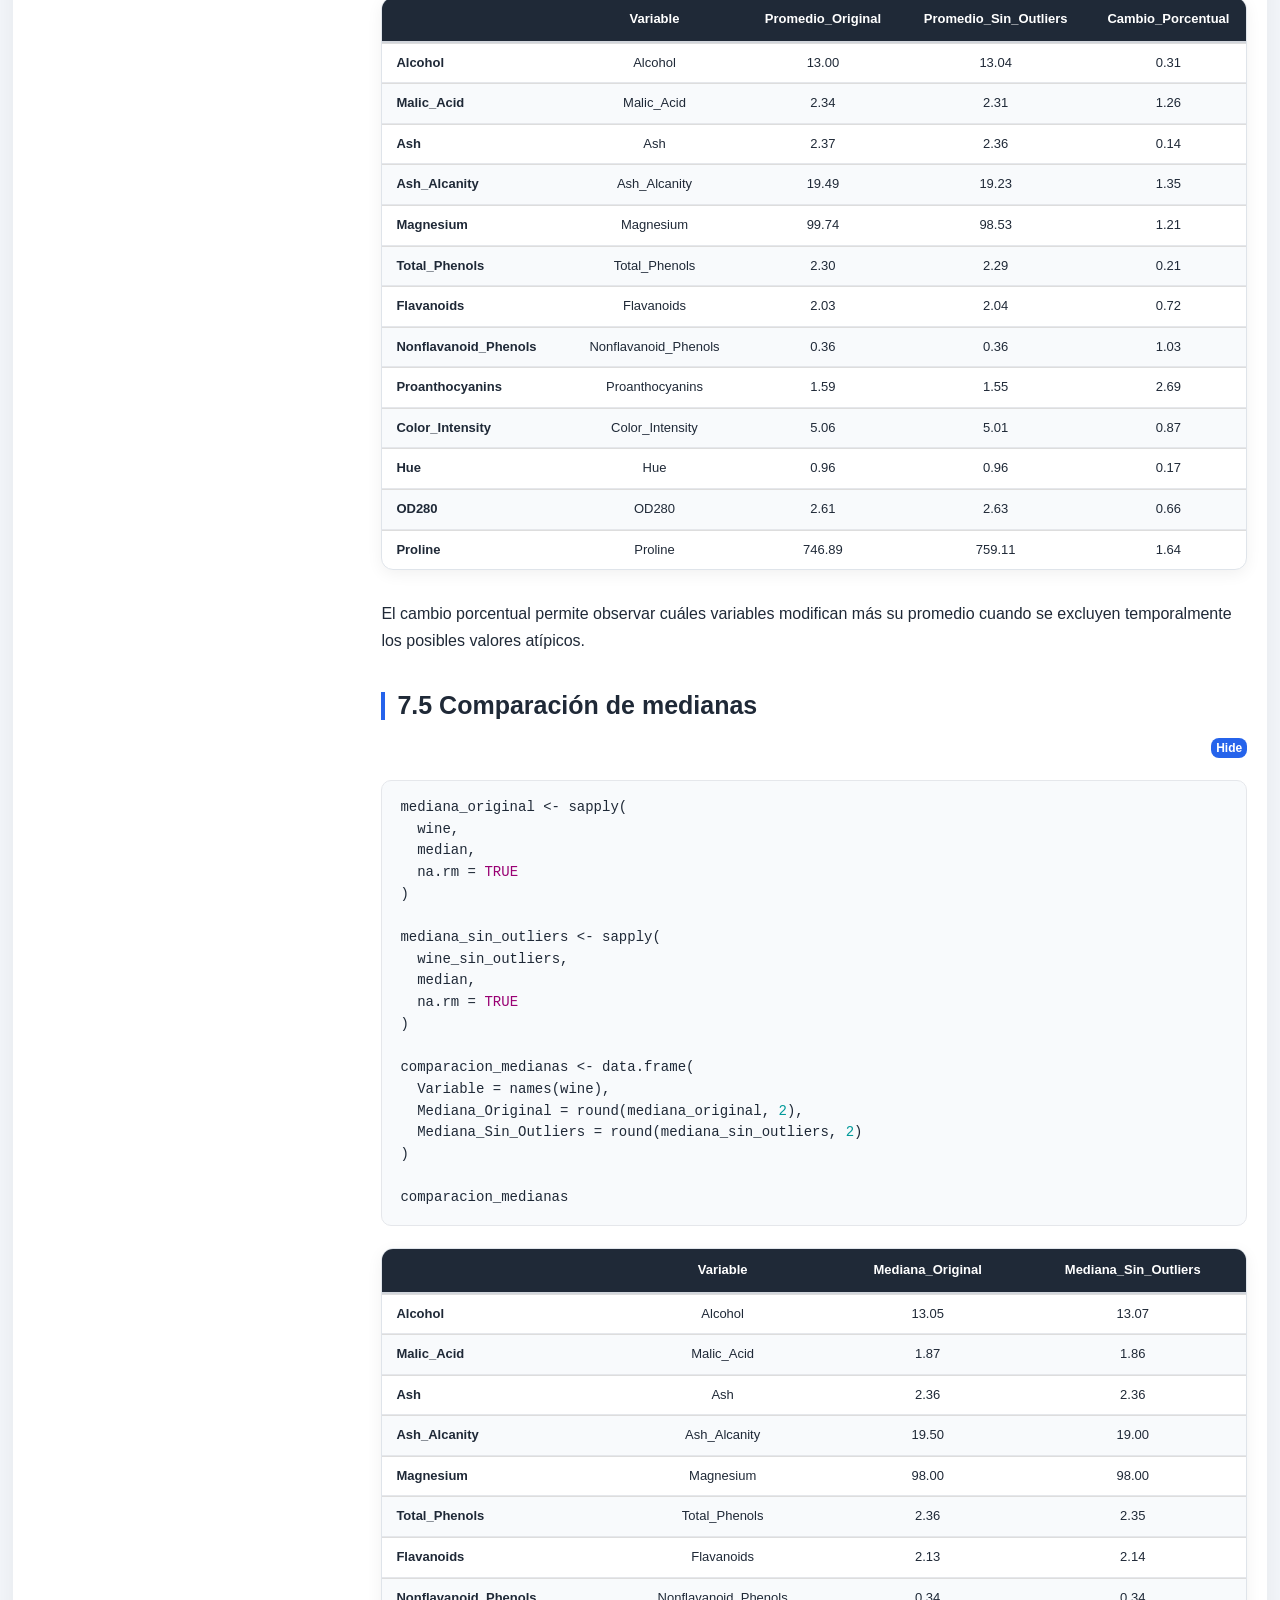
==== commit f49ee4d0: "Actualizacion examen final" ====
--- a/index.html
+++ b/index.html
@@ -10,14 +10,14 @@
   <meta http-equiv="refresh" content="0; url=Codigo/BD_EDA_ED.html">
 
   <script>
-    window.location.replace("Codigo/BD_EDA_ED.html");
+    window.location.replace("Codigo/Grupo2_EF.html");
   </script>
 </head>
 
 <body>
   <p>
     Redirigiendo al informe...
-    <a href="Codigo/BD_EDA_ED.html">Abrir Examen Final</a>
+    <a href="Codigo/Grupo2_EF.html">Abrir Examen Final</a>
   </p>
 </body>
 </html>
